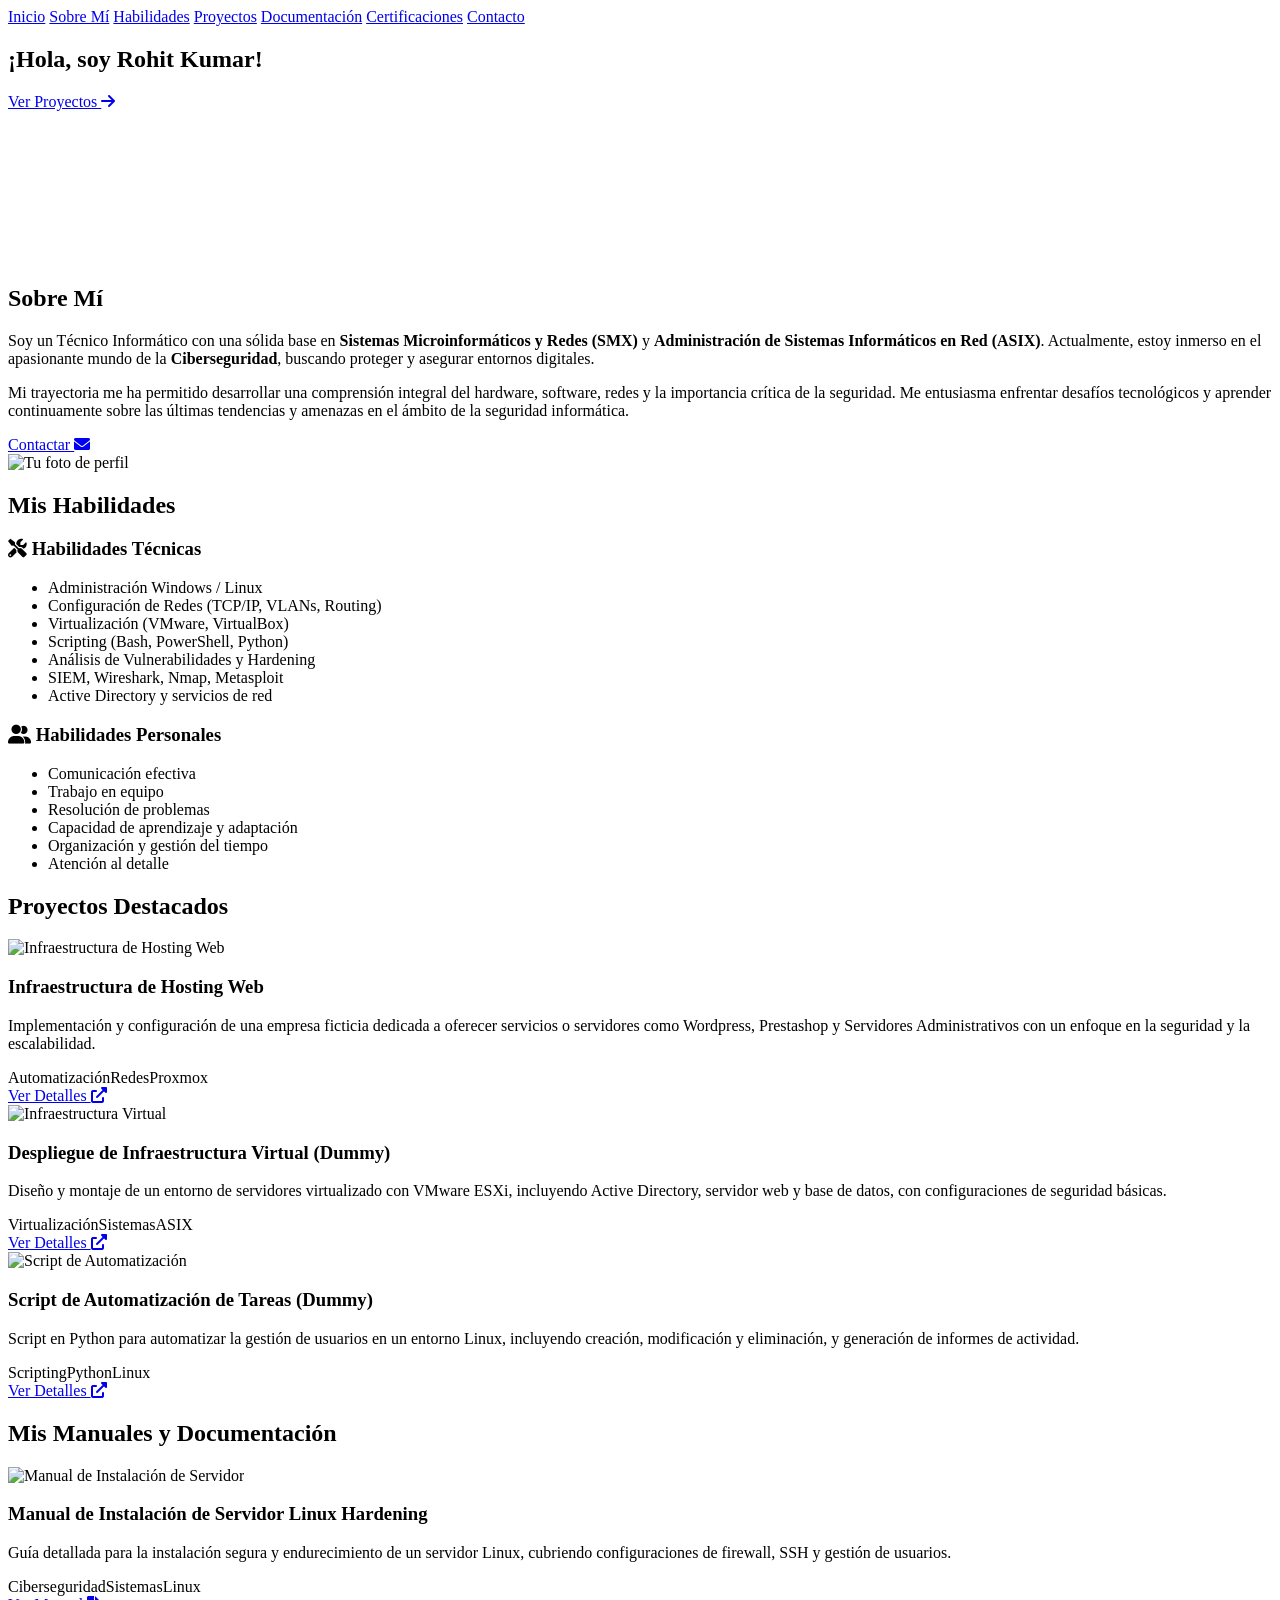
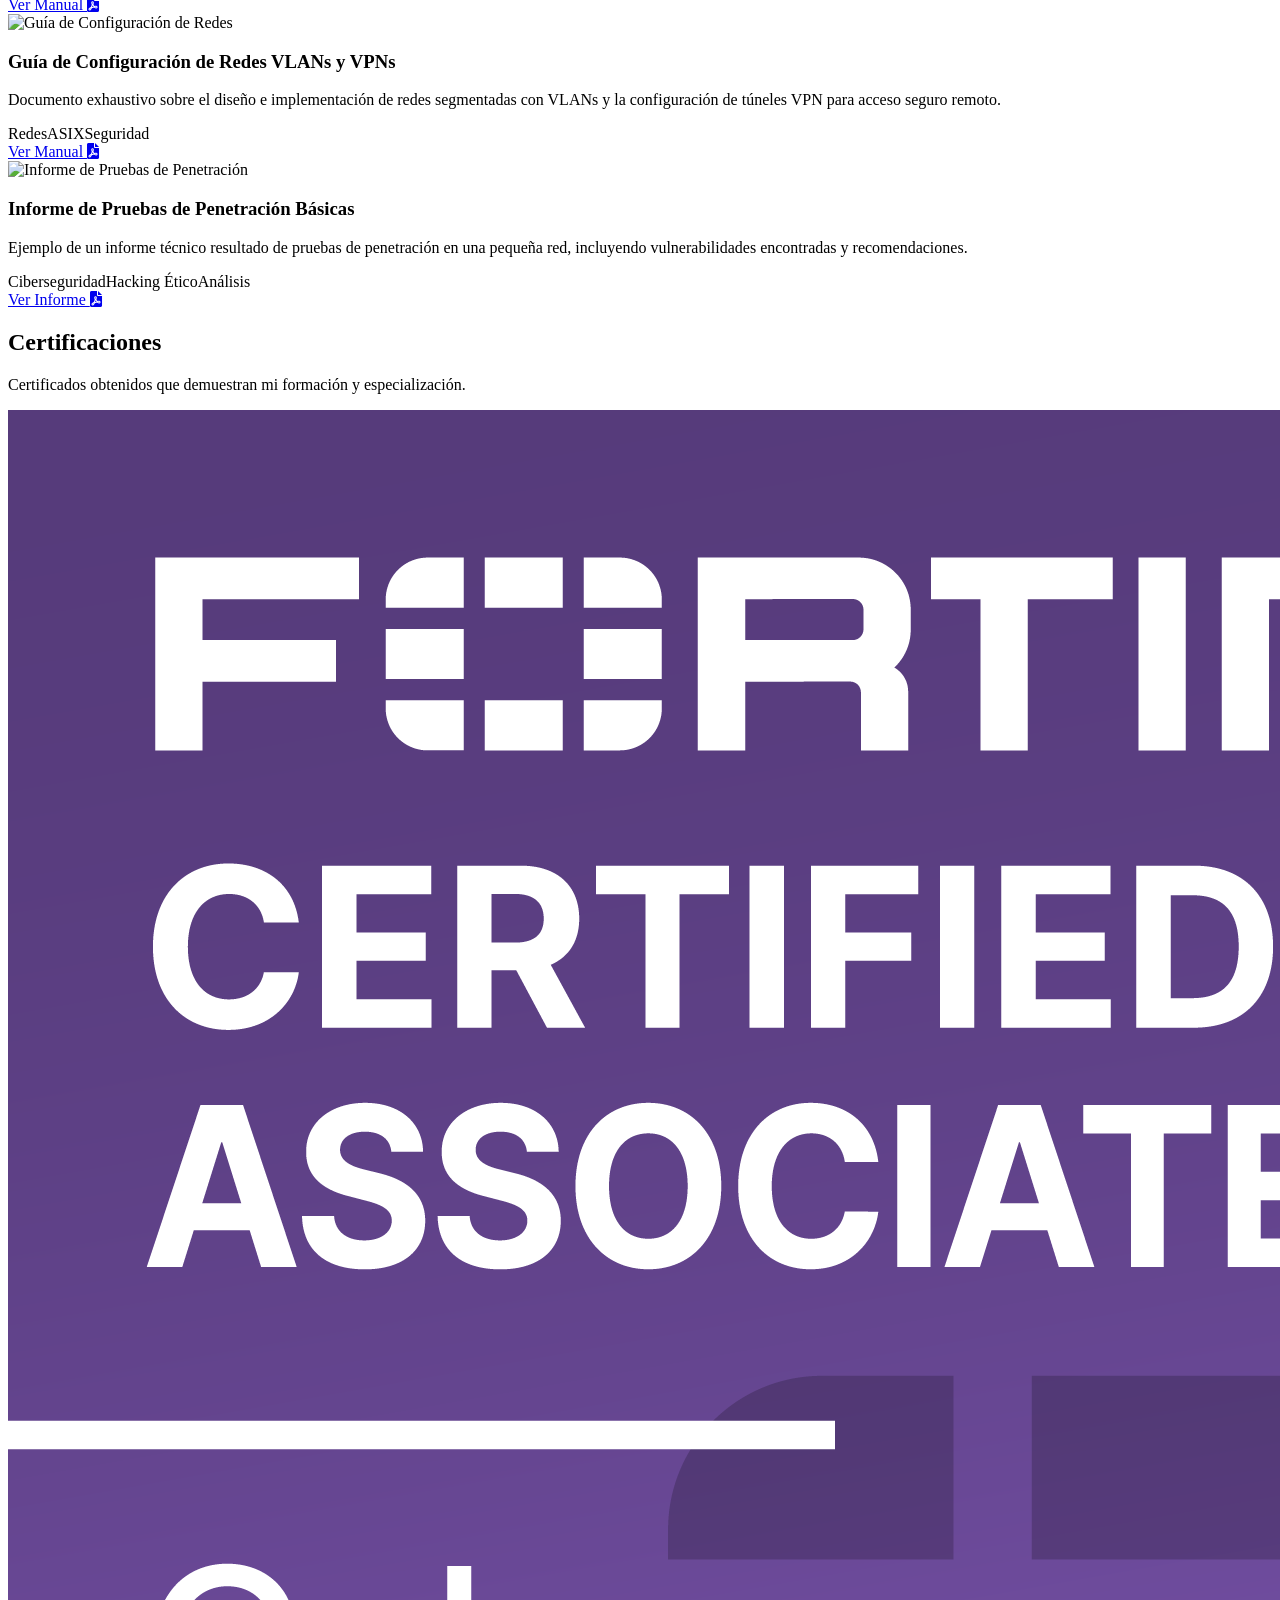
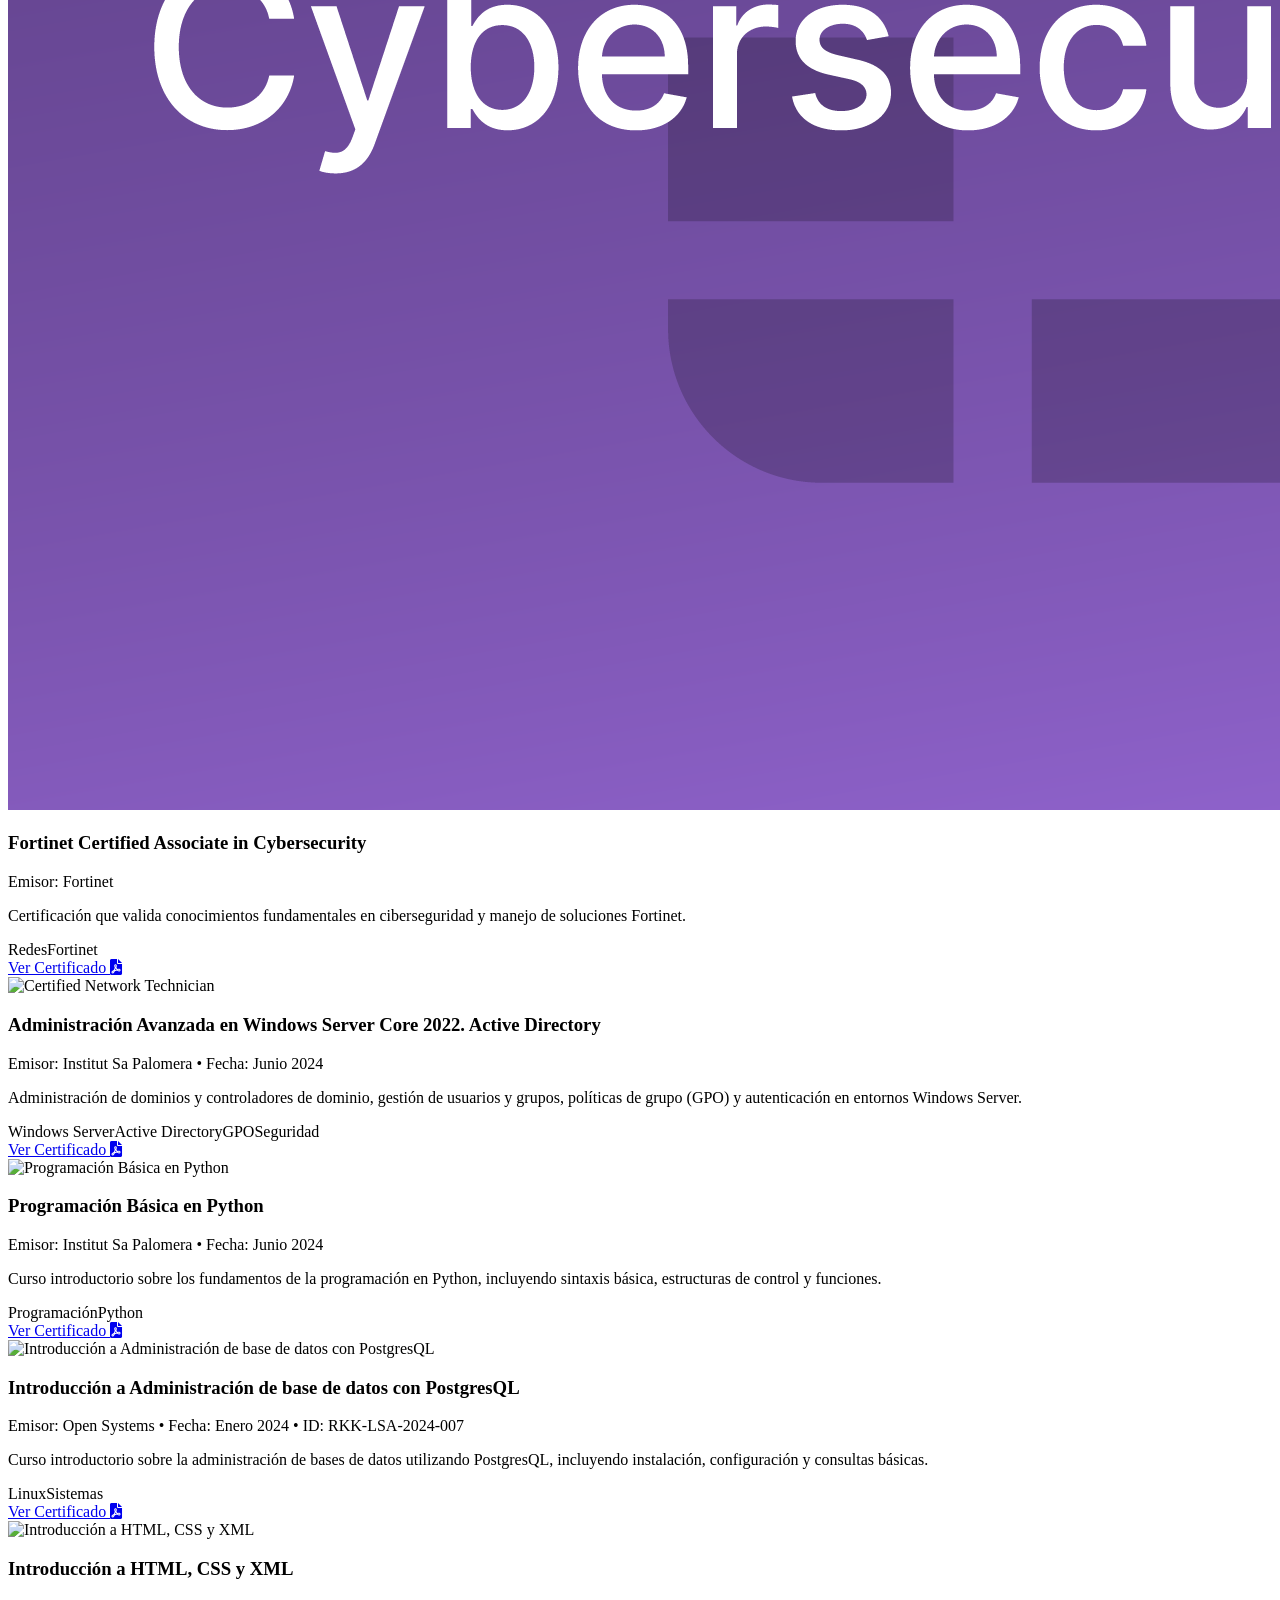
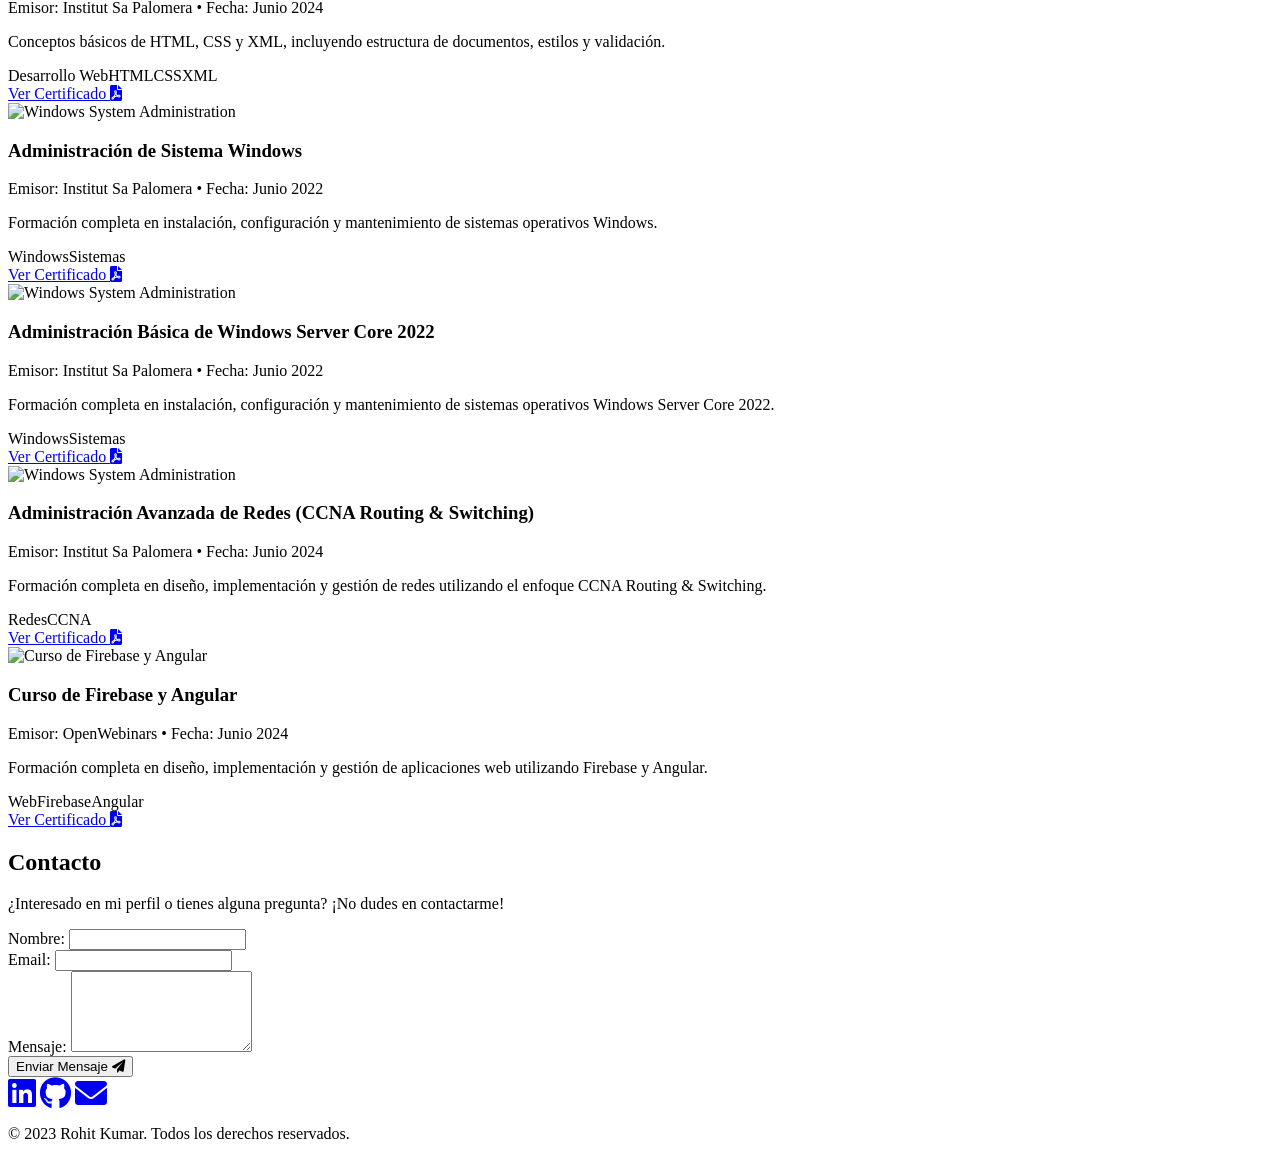
==== index.html @ e995d17e "fort1" ====
<!DOCTYPE html>
<html lang="es">
<head>
    <meta charset="UTF-8">
    <meta name="viewport" content="width=device-width, initial-scale=1.0">
    <title>Portafolio de Rohit Kumar - Técnico Informática & Ciberseguridad</title>
    <link rel="stylesheet" href="style.css">
    <link href="https://fonts.googleapis.com/css2?family=Montserrat:wght@300;400;600;700&family=Roboto+Mono:wght@400;700&display=swap" rel="stylesheet">
    <link rel="stylesheet" href="https://cdnjs.cloudflare.com/ajax/libs/font-awesome/6.0.0-beta3/css/all.min.css">
</head>
<body>
    <header class="header">
        <nav class="navbar">
            <a href="#home" class="nav-link">Inicio</a>
            <a href="#about" class="nav-link">Sobre Mí</a>
            <a href="#skills" class="nav-link">Habilidades</a>
            <a href="#projects" class="nav-link">Proyectos</a>
            <a href="#documentation" class="nav-link">Documentación</a>
            <a href="#certifications" class="nav-link">Certificaciones</a>
            <a href="#contact" class="nav-link">Contacto</a>
        </nav>
    </header>

    <main>
        <!-- Sección HOME -->
        <section id="home" class="hero section">
            <div class="hero-content">
                <h1 class="hero-title">¡Hola, soy <span class="highlight">Rohit Kumar</span>!</h1>
                <p class="hero-subtitle typewrite" data-period="2000" data-type='["Técnico Informático", "Especialista en Redes y Sistemas", "Apasionado por la Ciberseguridad"]'>
                    <span class="wrap"></span>
                </p>
                <a href="#projects" class="btn primary-btn">Ver Proyectos <i class="fas fa-arrow-right"></i></a>
            </div>
            <div class="hero-illustration">
                <canvas id="matrixCanvas"></canvas>
            </div>
        </section>

        <!-- Sección SOBRE MÍ -->
        <section id="about" class="section">
            <div class="animated-bg"></div> <!-- Nuevo div para fondo animado -->
            <h2 class="section-title">Sobre Mí</h2>
            <div class="about-content">
                <div class="about-text">
                    <p>Soy un Técnico Informático con una sólida base en <strong>Sistemas Microinformáticos y Redes (SMX)</strong> y <strong>Administración de Sistemas Informáticos en Red (ASIX)</strong>. Actualmente, estoy inmerso en el apasionante mundo de la <strong>Ciberseguridad</strong>, buscando proteger y asegurar entornos digitales.</p>
                    <p>Mi trayectoria me ha permitido desarrollar una comprensión integral del hardware, software, redes y la importancia crítica de la seguridad. Me entusiasma enfrentar desafíos tecnológicos y aprender continuamente sobre las últimas tendencias y amenazas en el ámbito de la seguridad informática.</p>
                    <a href="#contact" class="btn secondary-btn">Contactar <i class="fas fa-envelope"></i></a>
                </div>
                <div class="about-image">
                    <img src="images/me.jpg" alt="Tu foto de perfil" class="profile-pic">
                </div>
            </div>
        </section>

        <!-- Sección HABILIDADES -->
        <section id="skills" class="section">
            <div class="animated-bg"></div> <!-- Nuevo div para fondo animado -->
            <h2 class="section-title">Mis Habilidades</h2>

            <div class="skills-grid">
                <div class="skill-category">
                    <h3><i class="fas fa-tools"></i> Habilidades Técnicas</h3>
                    <ul class="skills-list">
                        <li>
                            <span class="skill-name">Administración Windows / Linux</span>
                            <div class="skill-bar" role="progressbar" aria-valuenow="85" aria-valuemin="0" aria-valuemax="100">
                                <div class="skill-level" style="width:85%"></div>
                            </div>
                        </li>
                        <li>
                            <span class="skill-name">Configuración de Redes (TCP/IP, VLANs, Routing)</span>
                            <div class="skill-bar" role="progressbar" aria-valuenow="90" aria-valuemin="0" aria-valuemax="100">
                                <div class="skill-level" style="width:90%"></div>
                            </div>
                        </li>
                        <li>
                            <span class="skill-name">Virtualización (VMware, VirtualBox)</span>
                            <div class="skill-bar" role="progressbar" aria-valuenow="80" aria-valuemin="0" aria-valuemax="100">
                                <div class="skill-level" style="width:80%"></div>
                            </div>
                        </li>
                        <li>
                            <span class="skill-name">Scripting (Bash, PowerShell, Python)</span>
                            <div class="skill-bar" role="progressbar" aria-valuenow="80" aria-valuemin="0" aria-valuemax="100">
                                <div class="skill-level" style="width:80%"></div>
                            </div>
                        </li>
                        <li>
                            <span class="skill-name">Análisis de Vulnerabilidades y Hardening</span>
                            <div class="skill-bar" role="progressbar" aria-valuenow="75" aria-valuemin="0" aria-valuemax="100">
                                <div class="skill-level" style="width:75%"></div>
                            </div>
                        </li>
                        <li>
                            <span class="skill-name">SIEM, Wireshark, Nmap, Metasploit</span>
                            <div class="skill-bar" role="progressbar" aria-valuenow="70" aria-valuemin="0" aria-valuemax="100">
                                <div class="skill-level" style="width:70%"></div>
                            </div>
                        </li>
                        <li>
                            <span class="skill-name">Active Directory y servicios de red</span>
                            <div class="skill-bar" role="progressbar" aria-valuenow="85" aria-valuemin="0" aria-valuemax="100">
                                <div class="skill-level" style="width:85%"></div>
                            </div>
                        </li>
                    </ul>
                </div>

                <div class="skill-category">
                    <h3><i class="fas fa-user-friends"></i> Habilidades Personales</h3>
                    <ul class="skills-list">
                        <li>
                            <span class="skill-name">Comunicación efectiva</span>
                            <div class="skill-bar" role="progressbar" aria-valuenow="90" aria-valuemin="0" aria-valuemax="100">
                                <div class="skill-level" style="width:90%"></div>
                            </div>
                        </li>
                        <li>
                            <span class="skill-name">Trabajo en equipo</span>
                            <div class="skill-bar" role="progressbar" aria-valuenow="90" aria-valuemin="0" aria-valuemax="100">
                                <div class="skill-level" style="width:90%"></div>
                            </div>
                        </li>
                        <li>
                            <span class="skill-name">Resolución de problemas</span>
                            <div class="skill-bar" role="progressbar" aria-valuenow="85" aria-valuemin="0" aria-valuemax="100">
                                <div class="skill-level" style="width:85%"></div>
                            </div>
                        </li>
                        <li>
                            <span class="skill-name">Capacidad de aprendizaje y adaptación</span>
                            <div class="skill-bar" role="progressbar" aria-valuenow="90" aria-valuemin="0" aria-valuemax="100">
                                <div class="skill-level" style="width:90%"></div>
                            </div>
                        </li>
                        <li>
                            <span class="skill-name">Organización y gestión del tiempo</span>
                            <div class="skill-bar" role="progressbar" aria-valuenow="80" aria-valuemin="0" aria-valuemax="100">
                                <div class="skill-level" style="width:80%"></div>
                            </div>
                        </li>
                        <li>
                            <span class="skill-name">Atención al detalle</span>
                            <div class="skill-bar" role="progressbar" aria-valuenow="85" aria-valuemin="0" aria-valuemax="100">
                                <div class="skill-level" style="width:85%"></div>
                            </div>
                        </li>
                    </ul>
                </div>
            </div>
        </section>

        <!-- Sección PROYECTOS -->
        <section id="projects" class="section">
            <div class="animated-bg"></div> <!-- Nuevo div para fondo animado -->
            <h2 class="section-title">Proyectos Destacados</h2>
            <div class="projects-grid">
                <div class="project-card">
                    <img src="images/usol.jpg" alt="Infraestructura de Hosting Web">
                    <h3>Infraestructura de Hosting Web</h3>
                    <p>Implementación y configuración de una empresa ficticia dedicada a oferecer servicios o servidores como Wordpress, Prestashop y Servidores Administrativos con un enfoque en la seguridad y la escalabilidad.</p>
                    <div class="project-tags"><span>Automatización</span><span>Redes</span><span>Proxmox</span></div>
                    <a href="https://github.com/elRohit/usolutions.github.io" class="btn project-btn" target="_blank">Ver Detalles <i class="fas fa-external-link-alt"></i></a>
                </div>
                <div class="project-card">
                    <img src="https://via.placeholder.com/400x250/0f2027/ffffff?text=Proyecto+2" alt="Infraestructura Virtual">
                    <h3>Despliegue de Infraestructura Virtual (Dummy)</h3>
                    <p>Diseño y montaje de un entorno de servidores virtualizado con VMware ESXi, incluyendo Active Directory, servidor web y base de datos, con configuraciones de seguridad básicas.</p>
                    <div class="project-tags"><span>Virtualización</span><span>Sistemas</span><span>ASIX</span></div>
                    <a href="#" class="btn project-btn" target="_blank">Ver Detalles <i class="fas fa-external-link-alt"></i></a>
                </div>
                <div class="project-card">
                    <img src="https://via.placeholder.com/400x250/0f2027/ffffff?text=Proyecto+3" alt="Script de Automatización">
                    <h3>Script de Automatización de Tareas (Dummy)</h3>
                    <p>Script en Python para automatizar la gestión de usuarios en un entorno Linux, incluyendo creación, modificación y eliminación, y generación de informes de actividad.</p>
                    <div class="project-tags"><span>Scripting</span><span>Python</span><span>Linux</span></div>
                    <a href="#" class="btn project-btn" target="_blank">Ver Detalles <i class="fas fa-external-link-alt"></i></a>
                </div>
            </div>
        </section>

        <!-- Sección DOCUMENTACIÓN -->
        <section id="documentation" class="section">
            <div class="animated-bg"></div> <!-- Nuevo div para fondo animado -->
            <h2 class="section-title">Mis Manuales y Documentación</h2>
            <div class="projects-grid">
                <div class="project-card">
                    <img src="https://via.placeholder.com/400x250/0f2027/00bcd4?text=Manual+Instalacion" alt="Manual de Instalación de Servidor">
                    <h3>Manual de Instalación de Servidor Linux Hardening</h3>
                    <p>Guía detallada para la instalación segura y endurecimiento de un servidor Linux, cubriendo configuraciones de firewall, SSH y gestión de usuarios.</p>
                    <div class="project-tags"><span>Ciberseguridad</span><span>Sistemas</span><span>Linux</span></div>
                    <a href="manuales/manual-instalacion-linux.pdf" class="btn project-btn" target="_blank">Ver Manual <i class="fas fa-file-pdf"></i></a>
                </div>
                <div class="project-card">
                    <img src="https://via.placeholder.com/400x250/0f2027/00bcd4?text=Guia+Redes" alt="Guía de Configuración de Redes">
                    <h3>Guía de Configuración de Redes VLANs y VPNs</h3>
                    <p>Documento exhaustivo sobre el diseño e implementación de redes segmentadas con VLANs y la configuración de túneles VPN para acceso seguro remoto.</p>
                    <div class="project-tags"><span>Redes</span><span>ASIX</span><span>Seguridad</span></div>
                    <a href="manuales/guia-redes-vlans-vpns.pdf" class="btn project-btn" target="_blank">Ver Manual <i class="fas fa-file-pdf"></i></a>
                </div>
                <div class="project-card">
                    <img src="https://via.placeholder.com/400x250/0f2027/00bcd4?text=Informe+Penetration" alt="Informe de Pruebas de Penetración">
                    <h3>Informe de Pruebas de Penetración Básicas</h3>
                    <p>Ejemplo de un informe técnico resultado de pruebas de penetración en una pequeña red, incluyendo vulnerabilidades encontradas y recomendaciones.</p>
                    <div class="project-tags"><span>Ciberseguridad</span><span>Hacking Ético</span><span>Análisis</span></div>
                    <a href="manuales/informe-pentest.pdf" class="btn project-btn" target="_blank">Ver Informe <i class="fas fa-file-pdf"></i></a>
                </div>
            </div>
        </section>

        <!-- Nueva Sección CERTIFICACIONES -->
        <section id="certifications" class="section">
            <div class="animated-bg"></div>
            <h2 class="section-title">Certificaciones</h2>
            <p class="section-subtitle">Certificados obtenidos que demuestran mi formación y especialización.</p>

            <div class="certificates-grid">

                <div class="certificate-card">
                    <img src="images/fortnitet1.png" alt="Fortinet Certified Associate in Cybersecurity">
                    <h3>Fortinet Certified Associate in Cybersecurity</h3>
                    <p class="certificate-meta">Emisor: Fortinet</p>
                    <p>Certificación que valida conocimientos fundamentales en ciberseguridad y manejo de soluciones Fortinet.</p>
                    <div class="project-tags"><span>Redes</span><span>Fortinet</span></div>
                    <a href="certs/Fortinet Certified Associate in Cybersecurity.pdf" class="btn project-btn" target="_blank">Ver Certificado <i class="fas fa-file-pdf"></i></a>
                </div>

                <div class="certificate-card">
                    <img src="images/activedir.jpg" alt="Certified Network Technician">
                    <h3>Administración Avanzada en Windows Server Core 2022. Active Directory</h3>
                    <p class="certificate-meta">Emisor: Institut Sa Palomera • Fecha: Junio 2024 </p>
                    <p>Administración de dominios y controladores de dominio, gestión de usuarios y grupos, políticas de grupo (GPO) y autenticación en entornos Windows Server.</p>
                    <div class="project-tags"><span>Windows Server</span><span>Active Directory</span><span>GPO</span><span>Seguridad</span></div>
                    <a href="certs/Active_Directory.pdf" class="btn project-btn" target="_blank">Ver Certificado <i class="fas fa-file-pdf"></i></a>
                </div>

                <div class="certificate-card">
                    <img src="images/python.png" alt="Programación Básica en Python">
                    <h3>Programación Básica en Python</h3>
                    <p class="certificate-meta">Emisor: Institut Sa Palomera • Fecha: Junio 2024 </p>
                    <p>Curso introductorio sobre los fundamentos de la programación en Python, incluyendo sintaxis básica, estructuras de control y funciones.</p>
                    <div class="project-tags"><span>Programación</span><span>Python</span></div>
                    <a href="certs/Python.pdf" class="btn project-btn" target="_blank">Ver Certificado <i class="fas fa-file-pdf"></i></a>
                </div>

                <div class="certificate-card">
                    <img src="images/psql.png" alt="Introducción a Administración de base de datos con PostgresQL">
                    <h3>Introducción a Administración de base de datos con PostgresQL</h3>
                    <p class="certificate-meta">Emisor: Open Systems • Fecha: Enero 2024 • ID: RKK-LSA-2024-007</p>
                    <p>Curso introductorio sobre la administración de bases de datos utilizando PostgresQL, incluyendo instalación, configuración y consultas básicas.</p>
                    <div class="project-tags"><span>Linux</span><span>Sistemas</span></div>
                    <a href="certs/PostgresQL.pdf" class="btn project-btn" target="_blank">Ver Certificado <i class="fas fa-file-pdf"></i></a>
                </div>

                <div class="certificate-card">
                    <img src="images/HTMLCSSXML.jpg" alt="Introducción a HTML, CSS y XML">
                    <h3>Introducción a HTML, CSS y XML</h3>
                    <p class="certificate-meta">Emisor: Institut Sa Palomera • Fecha: Junio 2024 </p>
                    <p>Conceptos básicos de HTML, CSS y XML, incluyendo estructura de documentos, estilos y validación.</p>
                    <div class="project-tags"><span>Desarrollo Web</span><span>HTML</span><span>CSS</span><span>XML</span></div>
                    <a href="certs/HTML_CSS_XML.pdf" class="btn project-btn" target="_blank">Ver Certificado <i class="fas fa-file-pdf"></i></a>
                </div>

                <div class="certificate-card">
                    <img src="images/wserver.png" alt="Windows System Administration">
                    <h3>Administración de Sistema Windows</h3>
                    <p class="certificate-meta">Emisor: Institut Sa Palomera • Fecha: Junio 2022 </p>
                    <p>Formación completa en instalación, configuración y mantenimiento de sistemas operativos Windows.</p>
                    <div class="project-tags"><span>Windows</span><span>Sistemas</span></div>
                    <a href="certs/Sistemas_Windows_avc.pdf" class="btn project-btn" target="_blank">Ver Certificado <i class="fas fa-file-pdf"></i></a>
            </div>

            <div class="certificate-card">
                    <img src="images/wserver2.jpg" alt="Windows System Administration">
                    <h3>Administración Básica de Windows Server Core 2022</h3>
                    <p class="certificate-meta">Emisor: Institut Sa Palomera • Fecha: Junio 2022 </p>
                    <p>Formación completa en instalación, configuración y mantenimiento de sistemas operativos Windows Server Core 2022.</p>
                    <div class="project-tags"><span>Windows</span><span>Sistemas</span></div>
                    <a href="certs/Basic_Windows_Server_Adm.pdf" class="btn project-btn" target="_blank">Ver Certificado <i class="fas fa-file-pdf"></i></a>
            </div>

            <div class="certificate-card">
                    <img src="images/cisco.png" alt="Windows System Administration">
                    <h3>Administración Avanzada de Redes (CCNA Routing & Switching)</h3>
                    <p class="certificate-meta">Emisor: Institut Sa Palomera • Fecha: Junio 2024 </p>
                    <p>Formación completa en diseño, implementación y gestión de redes utilizando el enfoque CCNA Routing & Switching.</p>
                    <div class="project-tags"><span>Redes</span><span>CCNA</span></div>
                    <a href="certs/CCNA_Routing_Switching.pdf" class="btn project-btn" target="_blank">Ver Certificado <i class="fas fa-file-pdf"></i></a>
            </div>

            <div class="certificate-card">
                    <img src="images/fbandangular.png" alt="Curso de Firebase y Angular">
                    <h3>Curso de Firebase y Angular</h3>
                    <p class="certificate-meta">Emisor: OpenWebinars • Fecha: Junio 2024 </p>
                    <p>Formación completa en diseño, implementación y gestión de aplicaciones web utilizando Firebase y Angular.</p>
                    <div class="project-tags"><span>Web</span><span>Firebase</span><span>Angular</span></div>
                    <a href="certs/certificado_curso_de_firebase_y_angular.pdf" class="btn project-btn" target="_blank">Ver Certificado <i class="fas fa-file-pdf"></i></a>
            </div>
        </section>

        <!-- Sección CONTACTO -->
        <section id="contact" class="section">
            <div class="animated-bg"></div> <!-- Nuevo div para fondo animado -->
            <h2 class="section-title">Contacto</h2>
            <div class="contact-content">
                <p>¿Interesado en mi perfil o tienes alguna pregunta? ¡No dudes en contactarme!</p>
                <form class="contact-form">
                    <div class="form-group">
                        <label for="name">Nombre:</label>
                        <input type="text" id="name" name="name" required>
                    </div>
                    <div class="form-group">
                        <label for="email">Email:</label>
                        <input type="email" id="email" name="email" required>
                    </div>
                    <div class="form-group">
                        <label for="message">Mensaje:</label>
                        <textarea id="message" name="message" rows="5" required></textarea>
                    </div>
                    <button type="submit" class="btn primary-btn">Enviar Mensaje <i class="fas fa-paper-plane"></i></button>
                </form>
                <div class="social-links">
                    <a href="https://linkedin.com/in/rohitkumar" target="_blank" aria-label="LinkedIn"><i class="fab fa-linkedin fa-2x"></i></a>
                    <a href="https://github.com/rohitkumar" target="_blank" aria-label="GitHub"><i class="fab fa-github fa-2x"></i></a>
                    <a href="mailto:speedrkk@gmail.com" aria-label="Email"><i class="fas fa-envelope fa-2x"></i></a>
                </div>
            </div>
        </section>
    </main>

    <footer class="footer">
        <p>&copy; 2023 Rohit Kumar. Todos los derechos reservados.</p>
    </footer>

    <script src="script.js"></script>
</body>
</html>
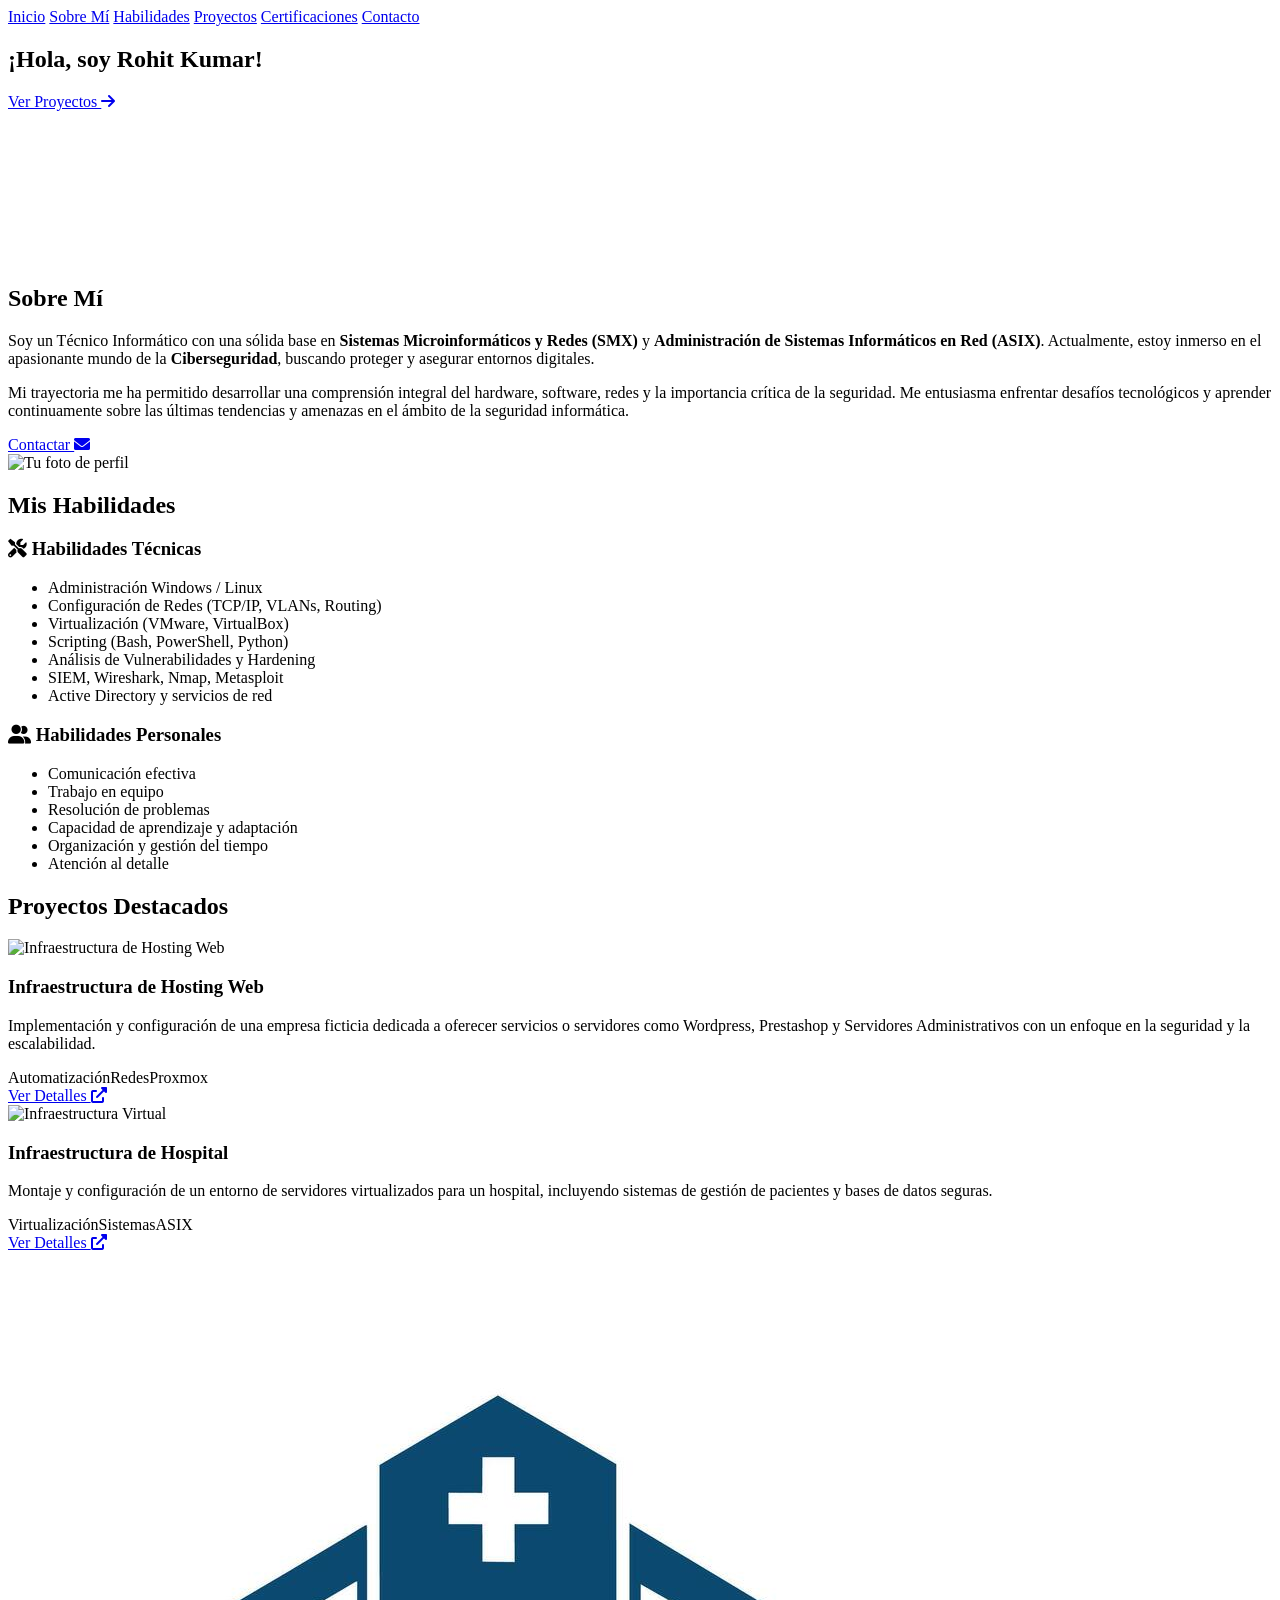
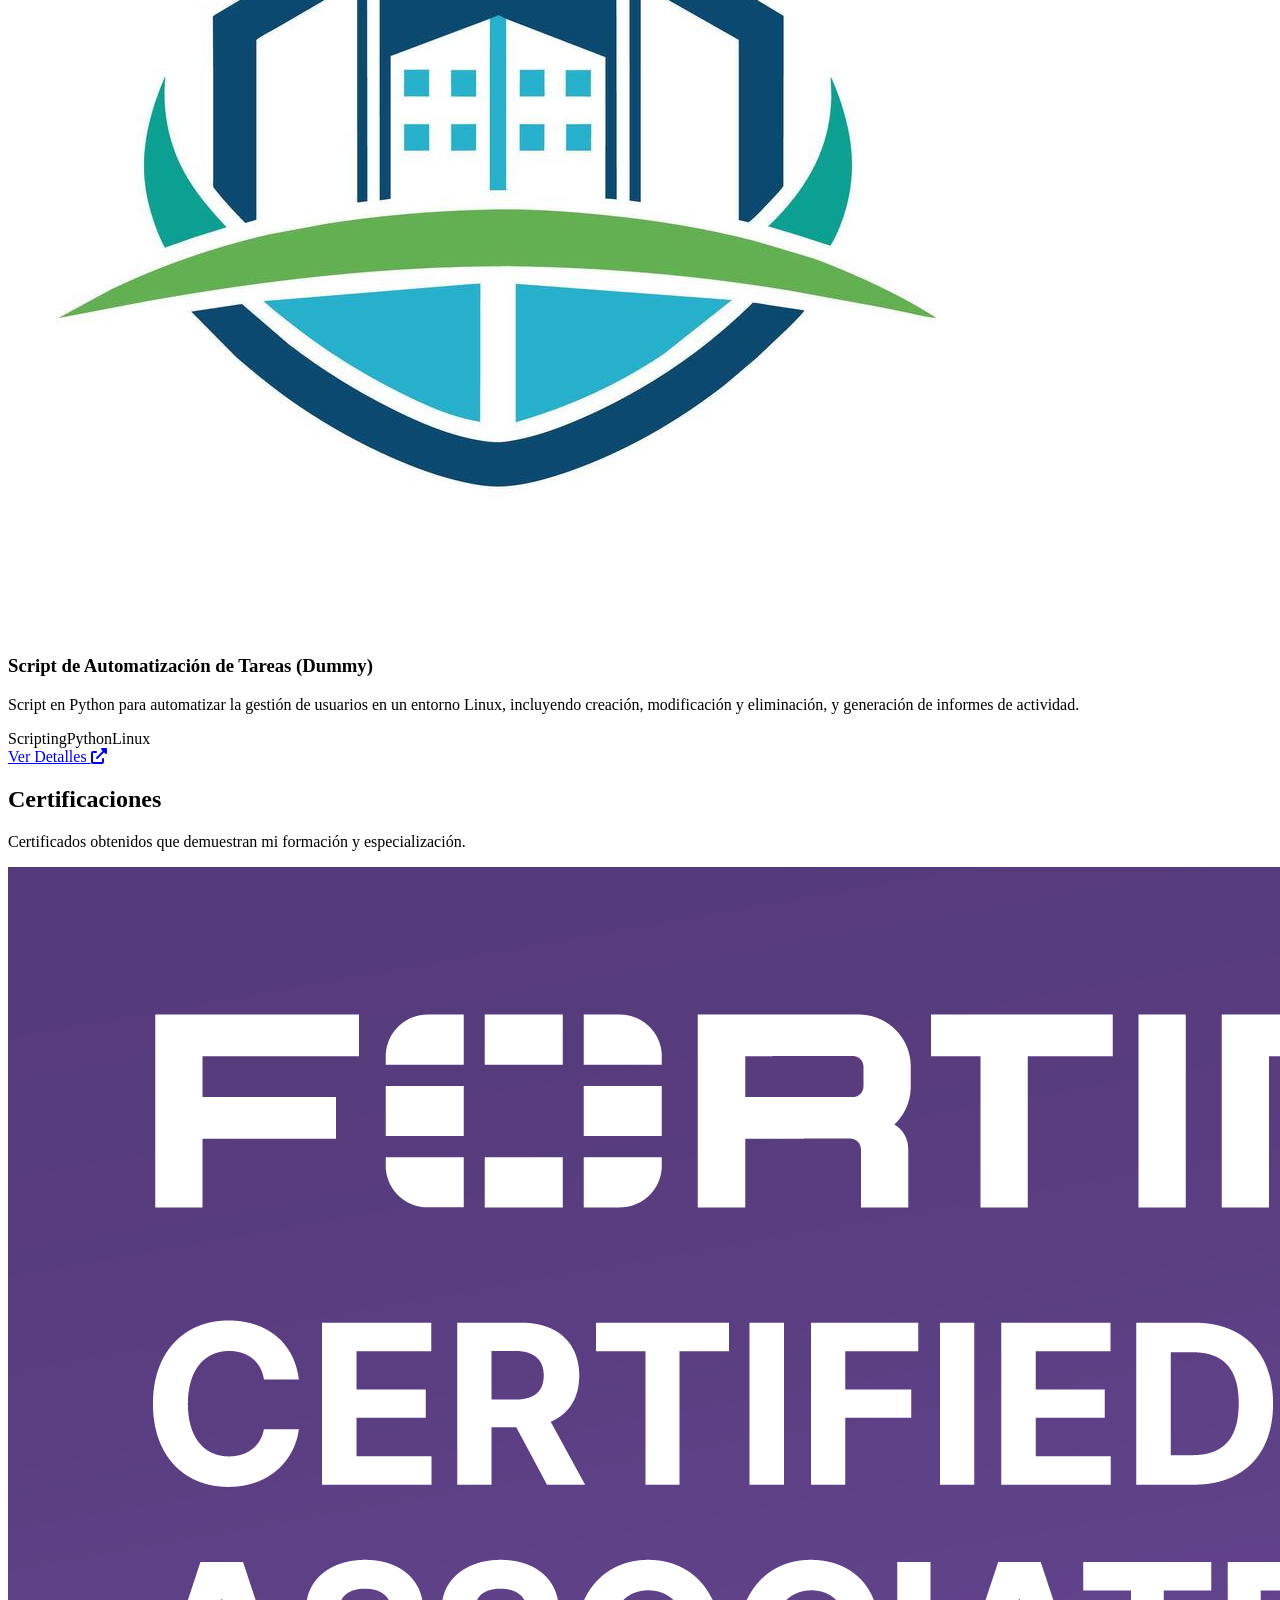
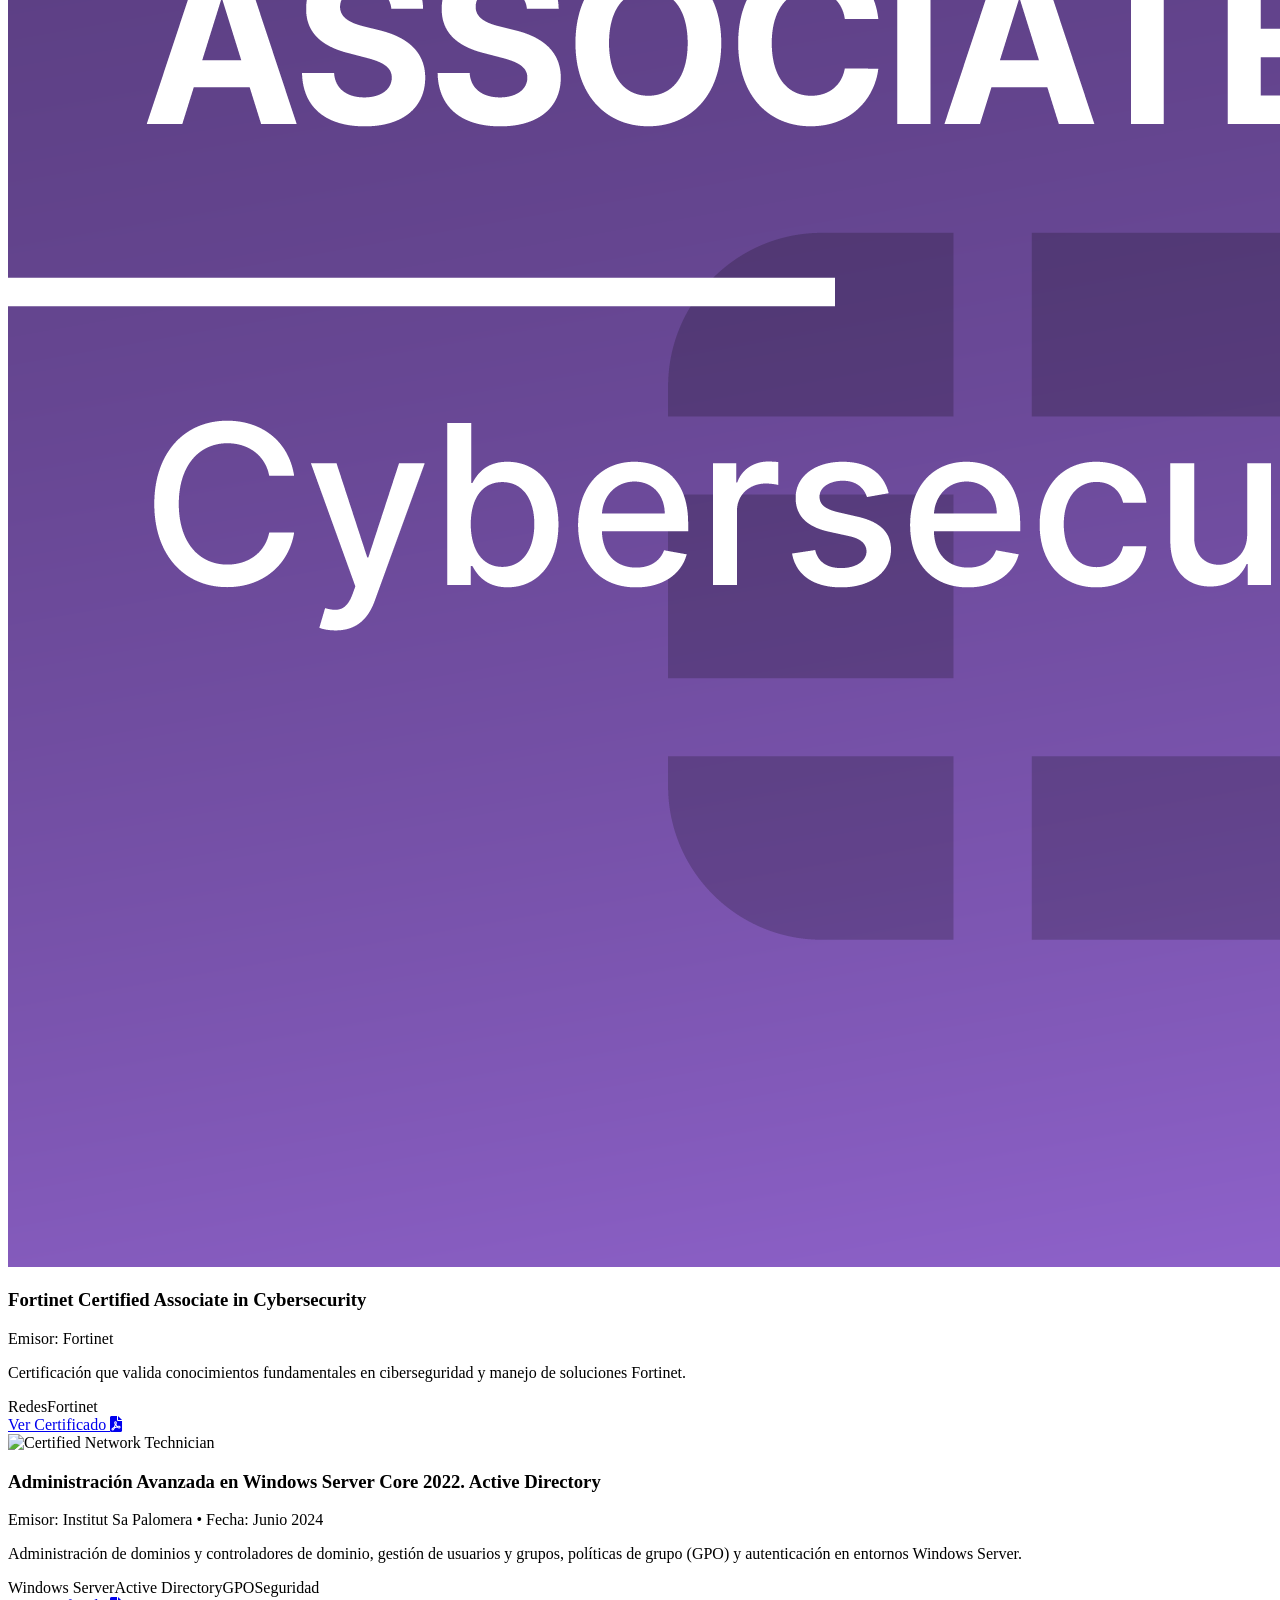
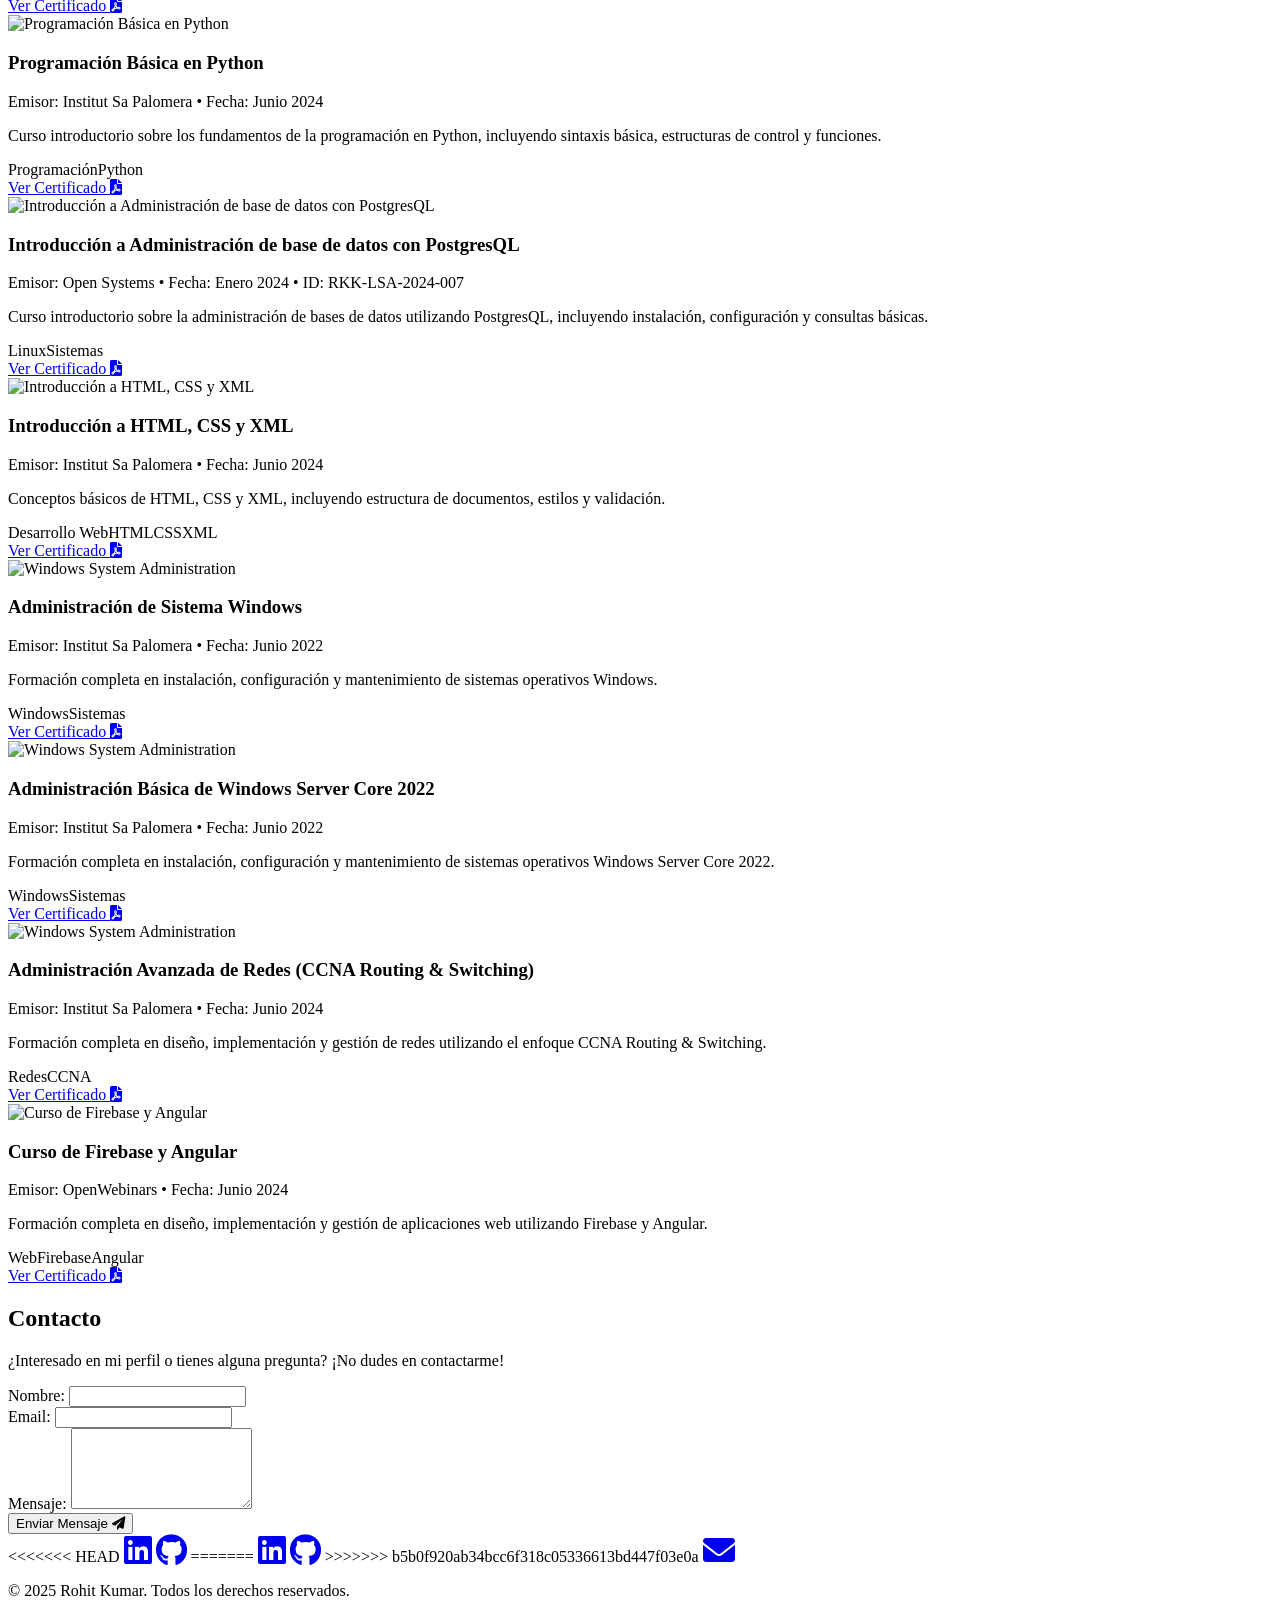
==== commit 8dd910b1: "fort11" ====
--- a/index.html
+++ b/index.html
@@ -16,7 +16,7 @@
             <a href="#about" class="nav-link">Sobre Mí</a>
             <a href="#skills" class="nav-link">Habilidades</a>
             <a href="#projects" class="nav-link">Proyectos</a>
-            <a href="#documentation" class="nav-link">Documentación</a>
+            <!-- <a href="#documentation" class="nav-link">Documentación</a> -->
             <a href="#certifications" class="nav-link">Certificaciones</a>
             <a href="#contact" class="nav-link">Contacto</a>
         </nav>
@@ -165,13 +165,13 @@
                 </div>
                 <div class="project-card">
                     <img src="https://via.placeholder.com/400x250/0f2027/ffffff?text=Proyecto+2" alt="Infraestructura Virtual">
-                    <h3>Despliegue de Infraestructura Virtual (Dummy)</h3>
-                    <p>Diseño y montaje de un entorno de servidores virtualizado con VMware ESXi, incluyendo Active Directory, servidor web y base de datos, con configuraciones de seguridad básicas.</p>
+                    <h3>Infraestructura de Hospital</h3>
+                    <p>Montaje y configuración de un entorno de servidores virtualizados para un hospital, incluyendo sistemas de gestión de pacientes y bases de datos seguras.</p>
                     <div class="project-tags"><span>Virtualización</span><span>Sistemas</span><span>ASIX</span></div>
-                    <a href="#" class="btn project-btn" target="_blank">Ver Detalles <i class="fas fa-external-link-alt"></i></a>
-                </div>
-                <div class="project-card">
-                    <img src="https://via.placeholder.com/400x250/0f2027/ffffff?text=Proyecto+3" alt="Script de Automatización">
+                    <a href="https://github.com/elRohit/Project0_GestioHospital" class="btn project-btn" target="_blank">Ver Detalles <i class="fas fa-external-link-alt"></i></a>
+                </div>
+                <div class="project-card">
+                    <img src="images/hospital.jpg" alt="Script de Automatización">
                     <h3>Script de Automatización de Tareas (Dummy)</h3>
                     <p>Script en Python para automatizar la gestión de usuarios en un entorno Linux, incluyendo creación, modificación y eliminación, y generación de informes de actividad.</p>
                     <div class="project-tags"><span>Scripting</span><span>Python</span><span>Linux</span></div>
@@ -180,9 +180,9 @@
             </div>
         </section>
 
-        <!-- Sección DOCUMENTACIÓN -->
+        <!-- Sección DOCUMENTACIÓN 
         <section id="documentation" class="section">
-            <div class="animated-bg"></div> <!-- Nuevo div para fondo animado -->
+            <div class="animated-bg"></div> 
             <h2 class="section-title">Mis Manuales y Documentación</h2>
             <div class="projects-grid">
                 <div class="project-card">
@@ -207,7 +207,7 @@
                     <a href="manuales/informe-pentest.pdf" class="btn project-btn" target="_blank">Ver Informe <i class="fas fa-file-pdf"></i></a>
                 </div>
             </div>
-        </section>
+        </section> -->
 
         <!-- Nueva Sección CERTIFICACIONES -->
         <section id="certifications" class="section">
@@ -321,8 +321,13 @@
                     <button type="submit" class="btn primary-btn">Enviar Mensaje <i class="fas fa-paper-plane"></i></button>
                 </form>
                 <div class="social-links">
+<<<<<<< HEAD
                     <a href="https://linkedin.com/in/rohitkumar" target="_blank" aria-label="LinkedIn"><i class="fab fa-linkedin fa-2x"></i></a>
                     <a href="https://github.com/rohitkumar" target="_blank" aria-label="GitHub"><i class="fab fa-github fa-2x"></i></a>
+=======
+                    <a href="https://linkedin.com/in/rohit-kumar446" target="_blank" aria-label="LinkedIn"><i class="fab fa-linkedin fa-2x"></i></a>
+                    <a href="https://github.com/elRohit" target="_blank" aria-label="GitHub"><i class="fab fa-github fa-2x"></i></a>
+>>>>>>> b5b0f920ab34bcc6f318c05336613bd447f03e0a
                     <a href="mailto:speedrkk@gmail.com" aria-label="Email"><i class="fas fa-envelope fa-2x"></i></a>
                 </div>
             </div>
@@ -330,7 +335,7 @@
     </main>
 
     <footer class="footer">
-        <p>&copy; 2023 Rohit Kumar. Todos los derechos reservados.</p>
+        <p>&copy; 2025 Rohit Kumar. Todos los derechos reservados.</p>
     </footer>
 
     <script src="script.js"></script>
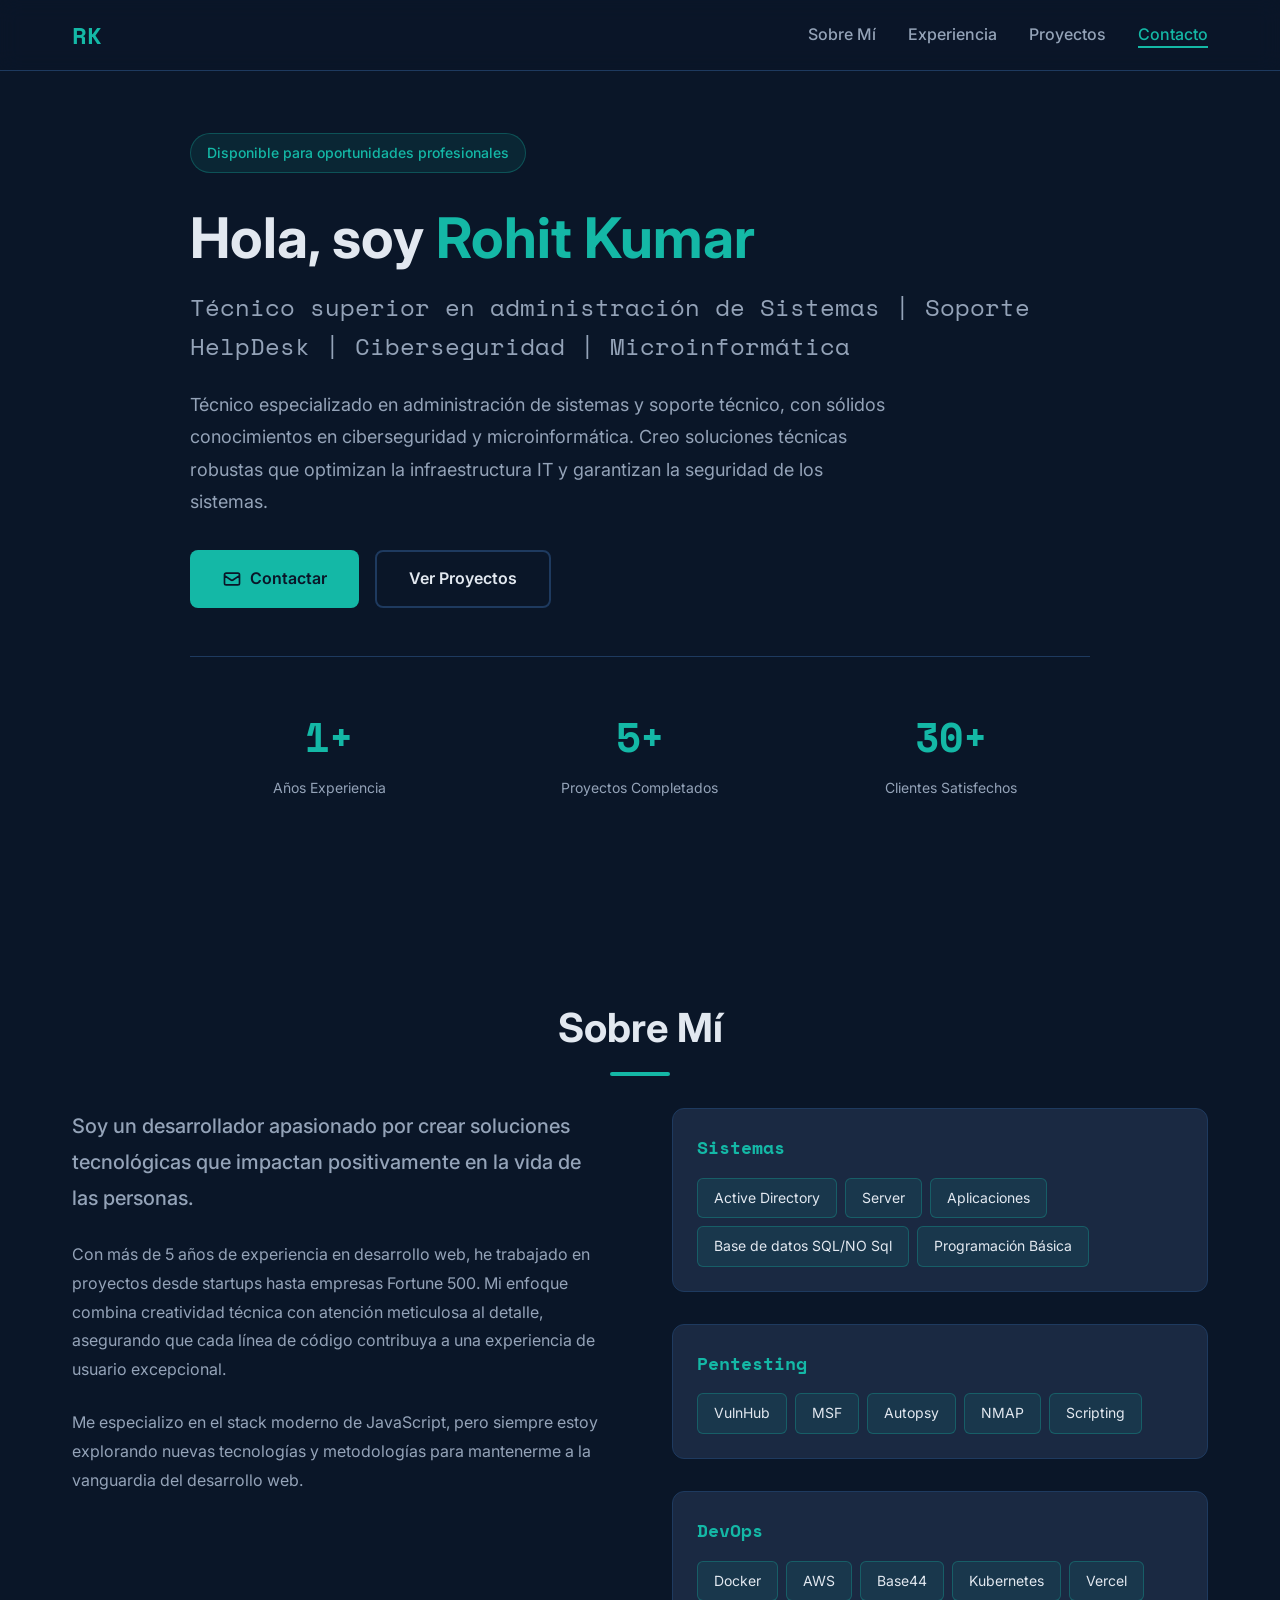
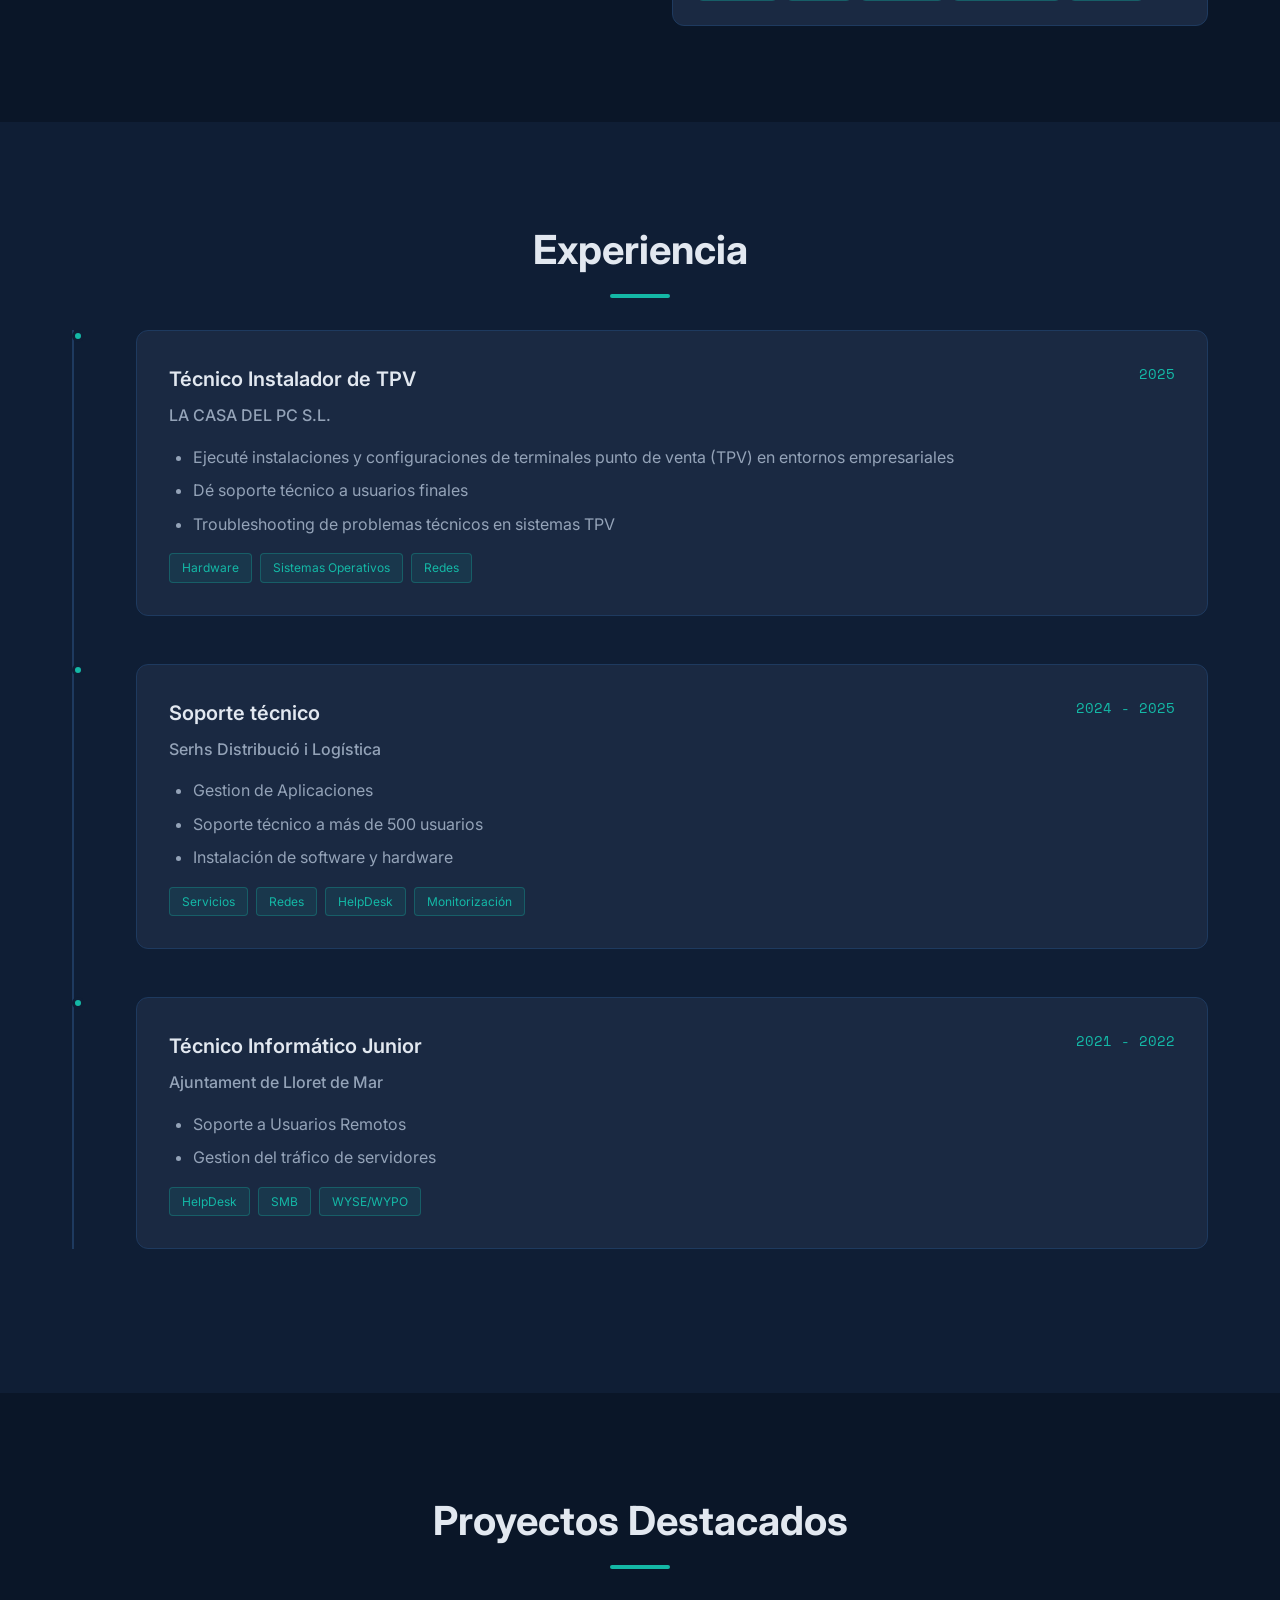
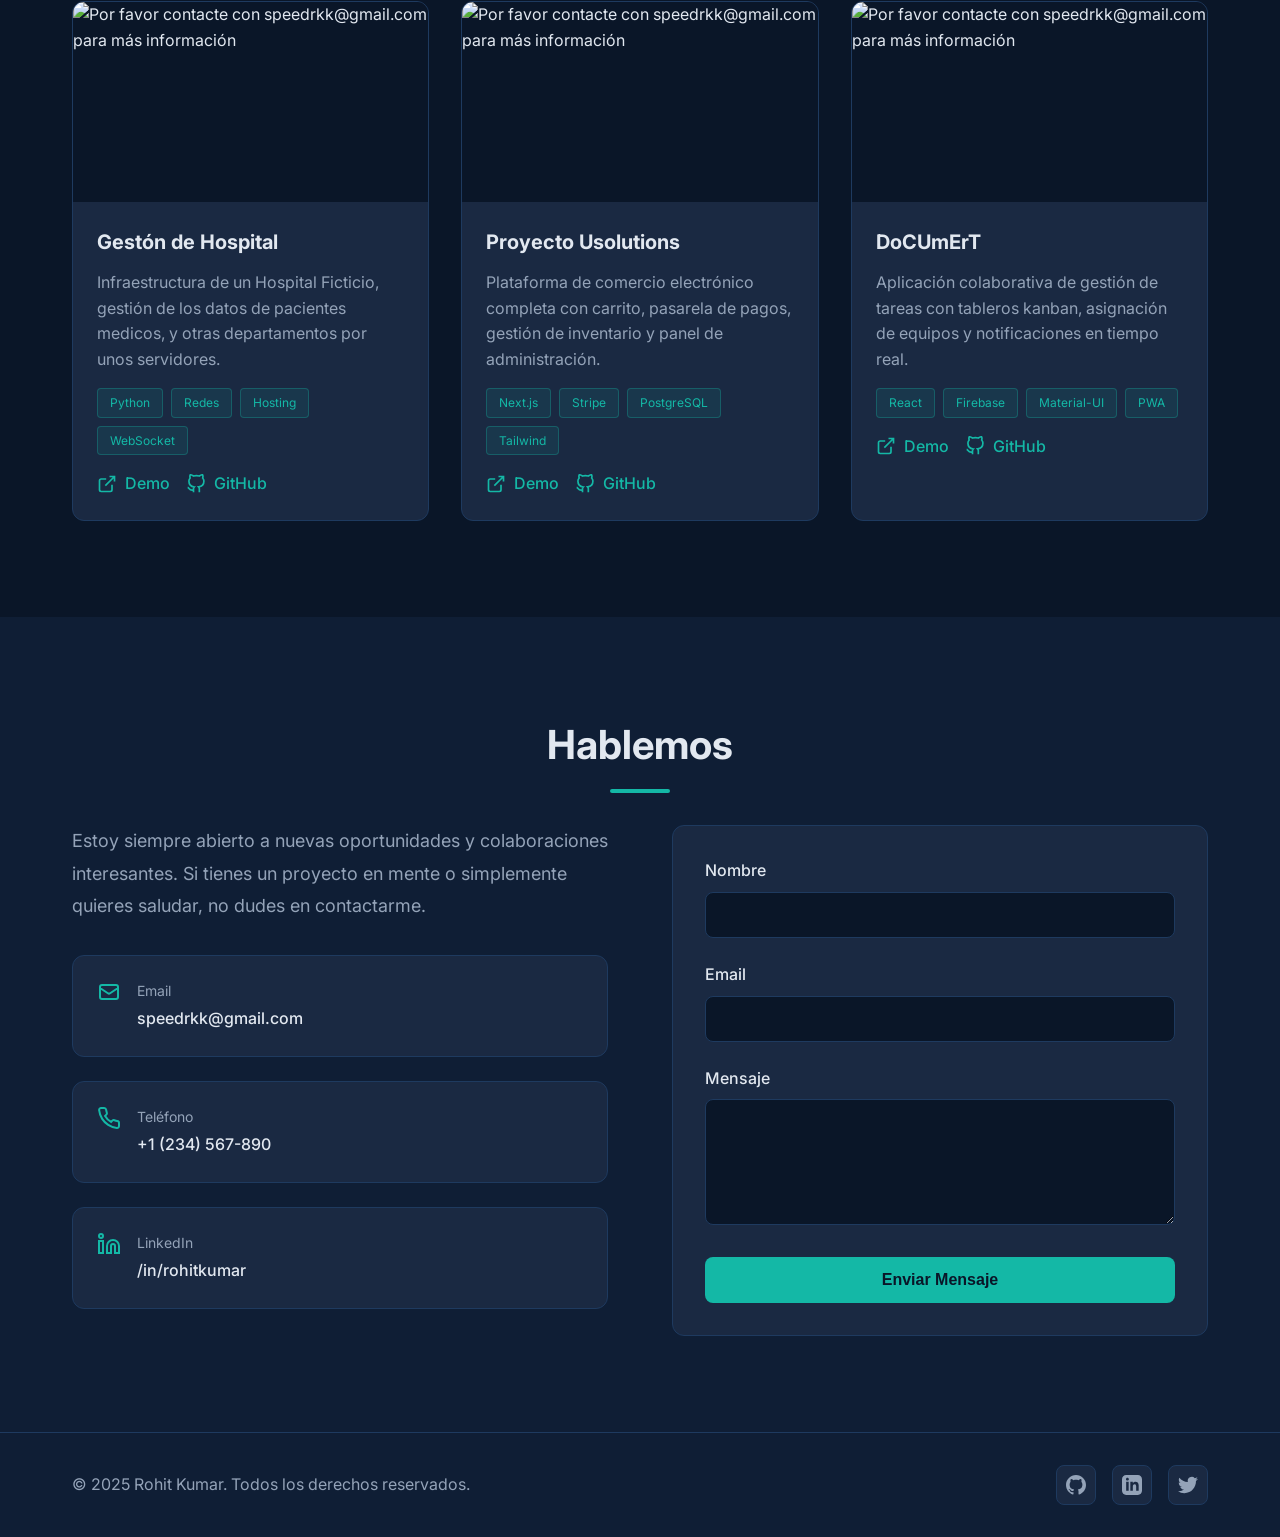
==== commit 4e781b70: "restore new portfolio" ====
--- a/index.html
+++ b/index.html
@@ -1,343 +1,397 @@
-
-<!DOCTYPE html>
-<html lang="es">
-<head>
-    <meta charset="UTF-8">
-    <meta name="viewport" content="width=device-width, initial-scale=1.0">
-    <title>Portafolio de Rohit Kumar - Técnico Informática & Ciberseguridad</title>
-    <link rel="stylesheet" href="style.css">
-    <link href="https://fonts.googleapis.com/css2?family=Montserrat:wght@300;400;600;700&family=Roboto+Mono:wght@400;700&display=swap" rel="stylesheet">
-    <link rel="stylesheet" href="https://cdnjs.cloudflare.com/ajax/libs/font-awesome/6.0.0-beta3/css/all.min.css">
-</head>
-<body>
-    <header class="header">
-        <nav class="navbar">
-            <a href="#home" class="nav-link">Inicio</a>
-            <a href="#about" class="nav-link">Sobre Mí</a>
-            <a href="#skills" class="nav-link">Habilidades</a>
-            <a href="#projects" class="nav-link">Proyectos</a>
-            <!-- <a href="#documentation" class="nav-link">Documentación</a> -->
-            <a href="#certifications" class="nav-link">Certificaciones</a>
-            <a href="#contact" class="nav-link">Contacto</a>
-        </nav>
-    </header>
-
-    <main>
-        <!-- Sección HOME -->
-        <section id="home" class="hero section">
-            <div class="hero-content">
-                <h1 class="hero-title">¡Hola, soy <span class="highlight">Rohit Kumar</span>!</h1>
-                <p class="hero-subtitle typewrite" data-period="2000" data-type='["Técnico Informático", "Especialista en Redes y Sistemas", "Apasionado por la Ciberseguridad"]'>
-                    <span class="wrap"></span>
-                </p>
-                <a href="#projects" class="btn primary-btn">Ver Proyectos <i class="fas fa-arrow-right"></i></a>
-            </div>
-            <div class="hero-illustration">
-                <canvas id="matrixCanvas"></canvas>
-            </div>
-        </section>
-
-        <!-- Sección SOBRE MÍ -->
-        <section id="about" class="section">
-            <div class="animated-bg"></div> <!-- Nuevo div para fondo animado -->
-            <h2 class="section-title">Sobre Mí</h2>
-            <div class="about-content">
-                <div class="about-text">
-                    <p>Soy un Técnico Informático con una sólida base en <strong>Sistemas Microinformáticos y Redes (SMX)</strong> y <strong>Administración de Sistemas Informáticos en Red (ASIX)</strong>. Actualmente, estoy inmerso en el apasionante mundo de la <strong>Ciberseguridad</strong>, buscando proteger y asegurar entornos digitales.</p>
-                    <p>Mi trayectoria me ha permitido desarrollar una comprensión integral del hardware, software, redes y la importancia crítica de la seguridad. Me entusiasma enfrentar desafíos tecnológicos y aprender continuamente sobre las últimas tendencias y amenazas en el ámbito de la seguridad informática.</p>
-                    <a href="#contact" class="btn secondary-btn">Contactar <i class="fas fa-envelope"></i></a>
-                </div>
-                <div class="about-image">
-                    <img src="images/me.jpg" alt="Tu foto de perfil" class="profile-pic">
-                </div>
-            </div>
-        </section>
-
-        <!-- Sección HABILIDADES -->
-        <section id="skills" class="section">
-            <div class="animated-bg"></div> <!-- Nuevo div para fondo animado -->
-            <h2 class="section-title">Mis Habilidades</h2>
-
-            <div class="skills-grid">
-                <div class="skill-category">
-                    <h3><i class="fas fa-tools"></i> Habilidades Técnicas</h3>
-                    <ul class="skills-list">
-                        <li>
-                            <span class="skill-name">Administración Windows / Linux</span>
-                            <div class="skill-bar" role="progressbar" aria-valuenow="85" aria-valuemin="0" aria-valuemax="100">
-                                <div class="skill-level" style="width:85%"></div>
-                            </div>
-                        </li>
-                        <li>
-                            <span class="skill-name">Configuración de Redes (TCP/IP, VLANs, Routing)</span>
-                            <div class="skill-bar" role="progressbar" aria-valuenow="90" aria-valuemin="0" aria-valuemax="100">
-                                <div class="skill-level" style="width:90%"></div>
-                            </div>
-                        </li>
-                        <li>
-                            <span class="skill-name">Virtualización (VMware, VirtualBox)</span>
-                            <div class="skill-bar" role="progressbar" aria-valuenow="80" aria-valuemin="0" aria-valuemax="100">
-                                <div class="skill-level" style="width:80%"></div>
-                            </div>
-                        </li>
-                        <li>
-                            <span class="skill-name">Scripting (Bash, PowerShell, Python)</span>
-                            <div class="skill-bar" role="progressbar" aria-valuenow="80" aria-valuemin="0" aria-valuemax="100">
-                                <div class="skill-level" style="width:80%"></div>
-                            </div>
-                        </li>
-                        <li>
-                            <span class="skill-name">Análisis de Vulnerabilidades y Hardening</span>
-                            <div class="skill-bar" role="progressbar" aria-valuenow="75" aria-valuemin="0" aria-valuemax="100">
-                                <div class="skill-level" style="width:75%"></div>
-                            </div>
-                        </li>
-                        <li>
-                            <span class="skill-name">SIEM, Wireshark, Nmap, Metasploit</span>
-                            <div class="skill-bar" role="progressbar" aria-valuenow="70" aria-valuemin="0" aria-valuemax="100">
-                                <div class="skill-level" style="width:70%"></div>
-                            </div>
-                        </li>
-                        <li>
-                            <span class="skill-name">Active Directory y servicios de red</span>
-                            <div class="skill-bar" role="progressbar" aria-valuenow="85" aria-valuemin="0" aria-valuemax="100">
-                                <div class="skill-level" style="width:85%"></div>
-                            </div>
-                        </li>
-                    </ul>
-                </div>
-
-                <div class="skill-category">
-                    <h3><i class="fas fa-user-friends"></i> Habilidades Personales</h3>
-                    <ul class="skills-list">
-                        <li>
-                            <span class="skill-name">Comunicación efectiva</span>
-                            <div class="skill-bar" role="progressbar" aria-valuenow="90" aria-valuemin="0" aria-valuemax="100">
-                                <div class="skill-level" style="width:90%"></div>
-                            </div>
-                        </li>
-                        <li>
-                            <span class="skill-name">Trabajo en equipo</span>
-                            <div class="skill-bar" role="progressbar" aria-valuenow="90" aria-valuemin="0" aria-valuemax="100">
-                                <div class="skill-level" style="width:90%"></div>
-                            </div>
-                        </li>
-                        <li>
-                            <span class="skill-name">Resolución de problemas</span>
-                            <div class="skill-bar" role="progressbar" aria-valuenow="85" aria-valuemin="0" aria-valuemax="100">
-                                <div class="skill-level" style="width:85%"></div>
-                            </div>
-                        </li>
-                        <li>
-                            <span class="skill-name">Capacidad de aprendizaje y adaptación</span>
-                            <div class="skill-bar" role="progressbar" aria-valuenow="90" aria-valuemin="0" aria-valuemax="100">
-                                <div class="skill-level" style="width:90%"></div>
-                            </div>
-                        </li>
-                        <li>
-                            <span class="skill-name">Organización y gestión del tiempo</span>
-                            <div class="skill-bar" role="progressbar" aria-valuenow="80" aria-valuemin="0" aria-valuemax="100">
-                                <div class="skill-level" style="width:80%"></div>
-                            </div>
-                        </li>
-                        <li>
-                            <span class="skill-name">Atención al detalle</span>
-                            <div class="skill-bar" role="progressbar" aria-valuenow="85" aria-valuemin="0" aria-valuemax="100">
-                                <div class="skill-level" style="width:85%"></div>
-                            </div>
-                        </li>
-                    </ul>
-                </div>
-            </div>
-        </section>
-
-        <!-- Sección PROYECTOS -->
-        <section id="projects" class="section">
-            <div class="animated-bg"></div> <!-- Nuevo div para fondo animado -->
-            <h2 class="section-title">Proyectos Destacados</h2>
-            <div class="projects-grid">
-                <div class="project-card">
-                    <img src="images/usol.jpg" alt="Infraestructura de Hosting Web">
-                    <h3>Infraestructura de Hosting Web</h3>
-                    <p>Implementación y configuración de una empresa ficticia dedicada a oferecer servicios o servidores como Wordpress, Prestashop y Servidores Administrativos con un enfoque en la seguridad y la escalabilidad.</p>
-                    <div class="project-tags"><span>Automatización</span><span>Redes</span><span>Proxmox</span></div>
-                    <a href="https://github.com/elRohit/usolutions.github.io" class="btn project-btn" target="_blank">Ver Detalles <i class="fas fa-external-link-alt"></i></a>
-                </div>
-                <div class="project-card">
-                    <img src="https://via.placeholder.com/400x250/0f2027/ffffff?text=Proyecto+2" alt="Infraestructura Virtual">
-                    <h3>Infraestructura de Hospital</h3>
-                    <p>Montaje y configuración de un entorno de servidores virtualizados para un hospital, incluyendo sistemas de gestión de pacientes y bases de datos seguras.</p>
-                    <div class="project-tags"><span>Virtualización</span><span>Sistemas</span><span>ASIX</span></div>
-                    <a href="https://github.com/elRohit/Project0_GestioHospital" class="btn project-btn" target="_blank">Ver Detalles <i class="fas fa-external-link-alt"></i></a>
-                </div>
-                <div class="project-card">
-                    <img src="images/hospital.jpg" alt="Script de Automatización">
-                    <h3>Script de Automatización de Tareas (Dummy)</h3>
-                    <p>Script en Python para automatizar la gestión de usuarios en un entorno Linux, incluyendo creación, modificación y eliminación, y generación de informes de actividad.</p>
-                    <div class="project-tags"><span>Scripting</span><span>Python</span><span>Linux</span></div>
-                    <a href="#" class="btn project-btn" target="_blank">Ver Detalles <i class="fas fa-external-link-alt"></i></a>
-                </div>
-            </div>
-        </section>
-
-        <!-- Sección DOCUMENTACIÓN 
-        <section id="documentation" class="section">
-            <div class="animated-bg"></div> 
-            <h2 class="section-title">Mis Manuales y Documentación</h2>
-            <div class="projects-grid">
-                <div class="project-card">
-                    <img src="https://via.placeholder.com/400x250/0f2027/00bcd4?text=Manual+Instalacion" alt="Manual de Instalación de Servidor">
-                    <h3>Manual de Instalación de Servidor Linux Hardening</h3>
-                    <p>Guía detallada para la instalación segura y endurecimiento de un servidor Linux, cubriendo configuraciones de firewall, SSH y gestión de usuarios.</p>
-                    <div class="project-tags"><span>Ciberseguridad</span><span>Sistemas</span><span>Linux</span></div>
-                    <a href="manuales/manual-instalacion-linux.pdf" class="btn project-btn" target="_blank">Ver Manual <i class="fas fa-file-pdf"></i></a>
-                </div>
-                <div class="project-card">
-                    <img src="https://via.placeholder.com/400x250/0f2027/00bcd4?text=Guia+Redes" alt="Guía de Configuración de Redes">
-                    <h3>Guía de Configuración de Redes VLANs y VPNs</h3>
-                    <p>Documento exhaustivo sobre el diseño e implementación de redes segmentadas con VLANs y la configuración de túneles VPN para acceso seguro remoto.</p>
-                    <div class="project-tags"><span>Redes</span><span>ASIX</span><span>Seguridad</span></div>
-                    <a href="manuales/guia-redes-vlans-vpns.pdf" class="btn project-btn" target="_blank">Ver Manual <i class="fas fa-file-pdf"></i></a>
-                </div>
-                <div class="project-card">
-                    <img src="https://via.placeholder.com/400x250/0f2027/00bcd4?text=Informe+Penetration" alt="Informe de Pruebas de Penetración">
-                    <h3>Informe de Pruebas de Penetración Básicas</h3>
-                    <p>Ejemplo de un informe técnico resultado de pruebas de penetración en una pequeña red, incluyendo vulnerabilidades encontradas y recomendaciones.</p>
-                    <div class="project-tags"><span>Ciberseguridad</span><span>Hacking Ético</span><span>Análisis</span></div>
-                    <a href="manuales/informe-pentest.pdf" class="btn project-btn" target="_blank">Ver Informe <i class="fas fa-file-pdf"></i></a>
-                </div>
-            </div>
-        </section> -->
-
-        <!-- Nueva Sección CERTIFICACIONES -->
-        <section id="certifications" class="section">
-            <div class="animated-bg"></div>
-            <h2 class="section-title">Certificaciones</h2>
-            <p class="section-subtitle">Certificados obtenidos que demuestran mi formación y especialización.</p>
-
-            <div class="certificates-grid">
-
-                <div class="certificate-card">
-                    <img src="images/fortnitet1.png" alt="Fortinet Certified Associate in Cybersecurity">
-                    <h3>Fortinet Certified Associate in Cybersecurity</h3>
-                    <p class="certificate-meta">Emisor: Fortinet</p>
-                    <p>Certificación que valida conocimientos fundamentales en ciberseguridad y manejo de soluciones Fortinet.</p>
-                    <div class="project-tags"><span>Redes</span><span>Fortinet</span></div>
-                    <a href="certs/Fortinet Certified Associate in Cybersecurity.pdf" class="btn project-btn" target="_blank">Ver Certificado <i class="fas fa-file-pdf"></i></a>
-                </div>
-
-                <div class="certificate-card">
-                    <img src="images/activedir.jpg" alt="Certified Network Technician">
-                    <h3>Administración Avanzada en Windows Server Core 2022. Active Directory</h3>
-                    <p class="certificate-meta">Emisor: Institut Sa Palomera • Fecha: Junio 2024 </p>
-                    <p>Administración de dominios y controladores de dominio, gestión de usuarios y grupos, políticas de grupo (GPO) y autenticación en entornos Windows Server.</p>
-                    <div class="project-tags"><span>Windows Server</span><span>Active Directory</span><span>GPO</span><span>Seguridad</span></div>
-                    <a href="certs/Active_Directory.pdf" class="btn project-btn" target="_blank">Ver Certificado <i class="fas fa-file-pdf"></i></a>
-                </div>
-
-                <div class="certificate-card">
-                    <img src="images/python.png" alt="Programación Básica en Python">
-                    <h3>Programación Básica en Python</h3>
-                    <p class="certificate-meta">Emisor: Institut Sa Palomera • Fecha: Junio 2024 </p>
-                    <p>Curso introductorio sobre los fundamentos de la programación en Python, incluyendo sintaxis básica, estructuras de control y funciones.</p>
-                    <div class="project-tags"><span>Programación</span><span>Python</span></div>
-                    <a href="certs/Python.pdf" class="btn project-btn" target="_blank">Ver Certificado <i class="fas fa-file-pdf"></i></a>
-                </div>
-
-                <div class="certificate-card">
-                    <img src="images/psql.png" alt="Introducción a Administración de base de datos con PostgresQL">
-                    <h3>Introducción a Administración de base de datos con PostgresQL</h3>
-                    <p class="certificate-meta">Emisor: Open Systems • Fecha: Enero 2024 • ID: RKK-LSA-2024-007</p>
-                    <p>Curso introductorio sobre la administración de bases de datos utilizando PostgresQL, incluyendo instalación, configuración y consultas básicas.</p>
-                    <div class="project-tags"><span>Linux</span><span>Sistemas</span></div>
-                    <a href="certs/PostgresQL.pdf" class="btn project-btn" target="_blank">Ver Certificado <i class="fas fa-file-pdf"></i></a>
-                </div>
-
-                <div class="certificate-card">
-                    <img src="images/HTMLCSSXML.jpg" alt="Introducción a HTML, CSS y XML">
-                    <h3>Introducción a HTML, CSS y XML</h3>
-                    <p class="certificate-meta">Emisor: Institut Sa Palomera • Fecha: Junio 2024 </p>
-                    <p>Conceptos básicos de HTML, CSS y XML, incluyendo estructura de documentos, estilos y validación.</p>
-                    <div class="project-tags"><span>Desarrollo Web</span><span>HTML</span><span>CSS</span><span>XML</span></div>
-                    <a href="certs/HTML_CSS_XML.pdf" class="btn project-btn" target="_blank">Ver Certificado <i class="fas fa-file-pdf"></i></a>
-                </div>
-
-                <div class="certificate-card">
-                    <img src="images/wserver.png" alt="Windows System Administration">
-                    <h3>Administración de Sistema Windows</h3>
-                    <p class="certificate-meta">Emisor: Institut Sa Palomera • Fecha: Junio 2022 </p>
-                    <p>Formación completa en instalación, configuración y mantenimiento de sistemas operativos Windows.</p>
-                    <div class="project-tags"><span>Windows</span><span>Sistemas</span></div>
-                    <a href="certs/Sistemas_Windows_avc.pdf" class="btn project-btn" target="_blank">Ver Certificado <i class="fas fa-file-pdf"></i></a>
-            </div>
-
-            <div class="certificate-card">
-                    <img src="images/wserver2.jpg" alt="Windows System Administration">
-                    <h3>Administración Básica de Windows Server Core 2022</h3>
-                    <p class="certificate-meta">Emisor: Institut Sa Palomera • Fecha: Junio 2022 </p>
-                    <p>Formación completa en instalación, configuración y mantenimiento de sistemas operativos Windows Server Core 2022.</p>
-                    <div class="project-tags"><span>Windows</span><span>Sistemas</span></div>
-                    <a href="certs/Basic_Windows_Server_Adm.pdf" class="btn project-btn" target="_blank">Ver Certificado <i class="fas fa-file-pdf"></i></a>
-            </div>
-
-            <div class="certificate-card">
-                    <img src="images/cisco.png" alt="Windows System Administration">
-                    <h3>Administración Avanzada de Redes (CCNA Routing & Switching)</h3>
-                    <p class="certificate-meta">Emisor: Institut Sa Palomera • Fecha: Junio 2024 </p>
-                    <p>Formación completa en diseño, implementación y gestión de redes utilizando el enfoque CCNA Routing & Switching.</p>
-                    <div class="project-tags"><span>Redes</span><span>CCNA</span></div>
-                    <a href="certs/CCNA_Routing_Switching.pdf" class="btn project-btn" target="_blank">Ver Certificado <i class="fas fa-file-pdf"></i></a>
-            </div>
-
-            <div class="certificate-card">
-                    <img src="images/fbandangular.png" alt="Curso de Firebase y Angular">
-                    <h3>Curso de Firebase y Angular</h3>
-                    <p class="certificate-meta">Emisor: OpenWebinars • Fecha: Junio 2024 </p>
-                    <p>Formación completa en diseño, implementación y gestión de aplicaciones web utilizando Firebase y Angular.</p>
-                    <div class="project-tags"><span>Web</span><span>Firebase</span><span>Angular</span></div>
-                    <a href="certs/certificado_curso_de_firebase_y_angular.pdf" class="btn project-btn" target="_blank">Ver Certificado <i class="fas fa-file-pdf"></i></a>
-            </div>
-        </section>
-
-        <!-- Sección CONTACTO -->
-        <section id="contact" class="section">
-            <div class="animated-bg"></div> <!-- Nuevo div para fondo animado -->
-            <h2 class="section-title">Contacto</h2>
-            <div class="contact-content">
-                <p>¿Interesado en mi perfil o tienes alguna pregunta? ¡No dudes en contactarme!</p>
-                <form class="contact-form">
-                    <div class="form-group">
-                        <label for="name">Nombre:</label>
-                        <input type="text" id="name" name="name" required>
-                    </div>
-                    <div class="form-group">
-                        <label for="email">Email:</label>
-                        <input type="email" id="email" name="email" required>
-                    </div>
-                    <div class="form-group">
-                        <label for="message">Mensaje:</label>
-                        <textarea id="message" name="message" rows="5" required></textarea>
-                    </div>
-                    <button type="submit" class="btn primary-btn">Enviar Mensaje <i class="fas fa-paper-plane"></i></button>
-                </form>
-                <div class="social-links">
-<<<<<<< HEAD
-                    <a href="https://linkedin.com/in/rohitkumar" target="_blank" aria-label="LinkedIn"><i class="fab fa-linkedin fa-2x"></i></a>
-                    <a href="https://github.com/rohitkumar" target="_blank" aria-label="GitHub"><i class="fab fa-github fa-2x"></i></a>
-=======
-                    <a href="https://linkedin.com/in/rohit-kumar446" target="_blank" aria-label="LinkedIn"><i class="fab fa-linkedin fa-2x"></i></a>
-                    <a href="https://github.com/elRohit" target="_blank" aria-label="GitHub"><i class="fab fa-github fa-2x"></i></a>
->>>>>>> b5b0f920ab34bcc6f318c05336613bd447f03e0a
-                    <a href="mailto:speedrkk@gmail.com" aria-label="Email"><i class="fas fa-envelope fa-2x"></i></a>
-                </div>
-            </div>
-        </section>
-    </main>
-
-    <footer class="footer">
-        <p>&copy; 2025 Rohit Kumar. Todos los derechos reservados.</p>
-    </footer>
-
-    <script src="script.js"></script>
-</body>
-</html>+<!DOCTYPE html>
+<html lang="es">
+<head>
+    <meta charset="UTF-8">
+    <meta name="viewport" content="width=device-width, initial-scale=1.0">
+    <title>Rohit Kumar - Desarrollador Full Stack</title>
+    <link rel="stylesheet" href="styles.css">
+    <link rel="preconnect" href="https://fonts.googleapis.com">
+    <link rel="preconnect" href="https://fonts.gstatic.com" crossorigin>
+    <link href="https://fonts.googleapis.com/css2?family=Inter:wght@300;400;500;600;700&family=Space+Mono:wght@400;700&display=swap" rel="stylesheet">
+</head>
+<body>
+    <!-- Navigation -->
+    <nav class="nav">
+        <div class="nav-content">
+            <a href="#" class="logo">RK</a>
+            <ul class="nav-links">
+                <li><a href="#sobre-mi" class="nav-link active" data-section="sobre-mi">Sobre Mí</a></li>
+                <li><a href="#experiencia" class="nav-link" data-section="experiencia">Experiencia</a></li>
+                <li><a href="#proyectos" class="nav-link" data-section="proyectos">Proyectos</a></li>
+                <li><a href="#contacto" class="nav-link" data-section="contacto">Contacto</a></li>
+            </ul>
+            <button class="menu-toggle" aria-label="Toggle menu">
+                <span></span>
+                <span></span>
+                <span></span>
+            </button>
+        </div>
+    </nav>
+
+    <!-- Hero Section -->
+    <section class="hero">
+        <div class="container">
+            <div class="hero-content fade-in">
+                <div class="hero-badge">
+                    <span class="badge-dot"></span>
+                    Disponible para oportunidades profesionales
+                </div>
+                <h1 class="hero-title">
+                    Hola, soy <span class="highlight">Rohit Kumar</span>
+                </h1>
+                <p class="hero-subtitle">Técnico superior en administración de Sistemas | Soporte HelpDesk | Ciberseguridad | Microinformática</p>
+                <p class="hero-description">
+                    Técnico especializado en administración de sistemas y soporte técnico, con sólidos conocimientos en ciberseguridad y microinformática. 
+                    Creo soluciones técnicas robustas que optimizan la infraestructura IT y garantizan la seguridad de los sistemas.
+                </p>
+                <div class="hero-buttons">
+                    <a href="#contacto" class="btn btn-primary">
+                        <svg class="icon" viewBox="0 0 24 24" fill="none" stroke="currentColor" stroke-width="2">
+                            <path d="M3 8l7.89 5.26a2 2 0 002.22 0L21 8M5 19h14a2 2 0 002-2V7a2 2 0 00-2-2H5a2 2 0 00-2 2v10a2 2 0 002 2z"/>
+                        </svg>
+                        Contactar
+                    </a>
+                    <a href="#proyectos" class="btn btn-secondary">Ver Proyectos</a>
+                </div>
+                <div class="hero-stats">
+                    <div class="stat">
+                        <div class="stat-number">1+</div>
+                        <div class="stat-label">Años Experiencia</div>
+                    </div>
+                    <div class="stat">
+                        <div class="stat-number">5+</div>
+                        <div class="stat-label">Proyectos Completados</div>
+                    </div>
+                    <div class="stat">
+                        <div class="stat-number">30+</div>
+                        <div class="stat-label">Clientes Satisfechos</div>
+                    </div>
+                </div>
+            </div>
+        </div>
+    </section>
+
+    <!-- About Section -->
+    <section id="sobre-mi" class="section">
+        <div class="container">
+            <h2 class="section-title fade-in-up">Sobre Mí</h2>
+            <div class="about-content fade-in-up">
+                <div class="about-text">
+                    <p class="lead">
+                        Soy un desarrollador apasionado por crear soluciones tecnológicas que impactan positivamente 
+                        en la vida de las personas.
+                    </p>
+                    <p>
+                        Con más de 5 años de experiencia en desarrollo web, he trabajado en proyectos desde startups 
+                        hasta empresas Fortune 500. Mi enfoque combina creatividad técnica con atención meticulosa 
+                        al detalle, asegurando que cada línea de código contribuya a una experiencia de usuario excepcional.
+                    </p>
+                    <p>
+                        Me especializo en el stack moderno de JavaScript, pero siempre estoy explorando nuevas 
+                        tecnologías y metodologías para mantenerme a la vanguardia del desarrollo web.
+                    </p>
+                </div>
+                <div class="skills-grid">
+                    <div class="skill-category">
+                        <h3 class="skill-category-title">Sistemas</h3>
+                        <div class="skills-list">
+                            <span class="skill-badge">Active Directory</span>
+                            <span class="skill-badge">Server</span>
+                            <span class="skill-badge">Aplicaciones</span>
+                            <span class="skill-badge">Base de datos SQL/NO Sql</span>
+                            <span class="skill-badge">Programación Básica</span>
+                        </div>
+                    </div>
+                    <div class="skill-category">
+                        <h3 class="skill-category-title">Pentesting</h3>
+                        <div class="skills-list">
+                            <span class="skill-badge">VulnHub</span>
+                            <span class="skill-badge">MSF</span>
+                            <span class="skill-badge">Autopsy</span>
+                            <span class="skill-badge">NMAP</span>
+                            <span class="skill-badge">Scripting</span>
+                        </div>
+                    </div>
+                    <div class="skill-category">
+                        <h3 class="skill-category-title">DevOps</h3>
+                        <div class="skills-list">
+                            <span class="skill-badge">Docker</span>
+                            <span class="skill-badge">AWS</span>
+                            <span class="skill-badge">Base44</span>
+                            <span class="skill-badge">Kubernetes</span>
+                            <span class="skill-badge">Vercel</span>
+                        </div>
+                    </div>
+                </div>
+            </div>
+        </div>
+    </section>
+
+    <!-- Experience Section -->
+    <section id="experiencia" class="section section-alt">
+        <div class="container">
+            <h2 class="section-title fade-in-up">Experiencia</h2>
+            <div class="timeline">
+                <div class="timeline-item fade-in-up">
+                    <div class="timeline-marker"></div>
+                    <div class="timeline-content">
+                        <div class="timeline-header">
+                            <h3 class="timeline-title">Técnico Instalador de TPV</h3>
+                            <span class="timeline-date">2025</span>
+                        </div>
+                        <p class="timeline-company">LA CASA DEL PC S.L.</p>
+                        <ul class="timeline-description">
+                            <li>Ejecuté instalaciones y configuraciones de terminales punto de venta (TPV) en entornos empresariales</li>
+                            <li>Dé soporte técnico a usuarios finales</li>
+                            <li>Troubleshooting de problemas técnicos en sistemas TPV</li>
+                        </ul>
+                        <div class="timeline-tags">
+                            <span class="tag">Hardware</span>
+                            <span class="tag">Sistemas Operativos</span>
+                            <span class="tag">Redes</span>
+                        </div>
+                    </div>
+                </div>
+
+                <div class="timeline-item fade-in-up">
+                    <div class="timeline-marker"></div>
+                    <div class="timeline-content">
+                        <div class="timeline-header">
+                            <h3 class="timeline-title">Soporte técnico</h3>
+                            <span class="timeline-date">2024 - 2025 </span>
+                        </div>
+                        <p class="timeline-company">Serhs Distribució i Logística</p>
+                        <ul class="timeline-description">
+                            <li>Gestion de Aplicaciones</li>
+                            <li>Soporte técnico a más de 500 usuarios</li>
+                            <li>Instalación de software y hardware</li>
+                        </ul>
+                        <div class="timeline-tags">
+                            <span class="tag">Servicios</span>
+                            <span class="tag">Redes</span>
+                            <span class="tag">HelpDesk</span>
+                            <span class="tag">Monitorización</span>
+                        </div>
+                    </div>
+                </div>
+
+                <div class="timeline-item fade-in-up">
+                    <div class="timeline-marker"></div>
+                    <div class="timeline-content">
+                        <div class="timeline-header">
+                            <h3 class="timeline-title">Técnico Informático Junior</h3>
+                            <span class="timeline-date">2021 - 2022</span>
+                        </div>
+                        <p class="timeline-company">Ajuntament de Lloret de Mar</p>
+                        <ul class="timeline-description">
+                            <li>Soporte a Usuarios Remotos</li>
+                            <li>Gestion del tráfico de servidores</li>
+                        </ul>
+                        <div class="timeline-tags">
+                            <span class="tag">HelpDesk</span>
+                            <span class="tag">SMB</span>
+                            <span class="tag">WYSE/WYPO</span>
+                        </div>
+                    </div>
+                </div>
+            </div>
+        </div>
+    </section>
+
+    <!-- Projects Section -->
+    <section id="proyectos" class="section">
+        <div class="container">
+            <h2 class="section-title fade-in-up">Proyectos Destacados</h2>
+            <div class="projects-grid">
+                <div class="project-card fade-in-up">
+                    <div class="project-image">
+                        <img src="public/modern-dashboard.png" alt="Por favor contacte con speedrkk@gmail.com para más información">
+                    </div>
+                    <div class="project-content">
+                        <h3 class="project-title">Gestón de Hospital</h3>
+                        <p class="project-description">
+                            Infraestructura de un Hospital Ficticio, gestión de los datos de pacientes medicos, y otras departamentos por unos servidores.
+                        </p>
+                        <div class="project-tags">
+                            <span class="tag">Python</span>
+                            <span class="tag">Redes</span>
+                            <span class="tag">Hosting</span>
+                            <span class="tag">WebSocket</span>
+                        </div>
+                        <div class="project-links">
+                            <a href="#" class="project-link">
+                                <svg class="icon" viewBox="0 0 24 24" fill="none" stroke="currentColor" stroke-width="2">
+                                    <path d="M18 13v6a2 2 0 01-2 2H5a2 2 0 01-2-2V8a2 2 0 012-2h6M15 3h6v6M10 14L21 3"/>
+                                </svg>
+                                Demo
+                            </a>
+                            <a href="#" class="project-link">
+                                <svg class="icon" viewBox="0 0 24 24" fill="none" stroke="currentColor" stroke-width="2">
+                                    <path d="M9 19c-5 1.5-5-2.5-7-3m14 6v-3.87a3.37 3.37 0 00-.94-2.61c3.14-.35 6.44-1.54 6.44-7A5.44 5.44 0 0020 4.77 5.07 5.07 0 0019.91 1S18.73.65 16 2.48a13.38 13.38 0 00-7 0C6.27.65 5.09 1 5.09 1A5.07 5.07 0 005 4.77a5.44 5.44 0 00-1.5 3.78c0 5.42 3.3 6.61 6.44 7A3.37 3.37 0 009 18.13V22"/>
+                                </svg>
+                                GitHub
+                            </a>
+                        </div>
+                    </div>
+                </div>
+
+                <div class="project-card fade-in-up">
+                    <div class="project-image">
+                        <img src="public/e-commerce-product-showcase.jpg" alt="Por favor contacte con speedrkk@gmail.com para más información">
+                    </div>
+                    <div class="project-content">
+                        <h3 class="project-title">Proyecto Usolutions</h3>
+                        <p class="project-description">
+                            Plataforma de comercio electrónico completa con carrito, pasarela de pagos, gestión 
+                            de inventario y panel de administración.
+                        </p>
+                        <div class="project-tags">
+                            <span class="tag">Next.js</span>
+                            <span class="tag">Stripe</span>
+                            <span class="tag">PostgreSQL</span>
+                            <span class="tag">Tailwind</span>
+                        </div>
+                        <div class="project-links">
+                            <a href="#" class="project-link">
+                                <svg class="icon" viewBox="0 0 24 24" fill="none" stroke="currentColor" stroke-width="2">
+                                    <path d="M18 13v6a2 2 0 01-2 2H5a2 2 0 01-2-2V8a2 2 0 012-2h6M15 3h6v6M10 14L21 3"/>
+                                </svg>
+                                Demo
+                            </a>
+                            <a href="#" class="project-link">
+                                <svg class="icon" viewBox="0 0 24 24" fill="none" stroke="currentColor" stroke-width="2">
+                                    <path d="M9 19c-5 1.5-5-2.5-7-3m14 6v-3.87a3.37 3.37 0 00-.94-2.61c3.14-.35 6.44-1.54 6.44-7A5.44 5.44 0 0020 4.77 5.07 5.07 0 0019.91 1S18.73.65 16 2.48a13.38 13.38 0 00-7 0C6.27.65 5.09 1 5.09 1A5.07 5.07 0 005 4.77a5.44 5.44 0 00-1.5 3.78c0 5.42 3.3 6.61 6.44 7A3.37 3.37 0 009 18.13V22"/>
+                                </svg>
+                                GitHub
+                            </a>
+                        </div>
+                    </div>
+                </div>
+
+                <div class="project-card fade-in-up">
+                    <div class="project-image">
+                        <img src="public/mobile-app-design-system.jpg" alt="Por favor contacte con speedrkk@gmail.com para más información">
+                    </div>
+                    <div class="project-content">
+                        <h3 class="project-title">DoCUmErT</h3>
+                        <p class="project-description">
+                            Aplicación colaborativa de gestión de tareas con tableros kanban, asignación de equipos 
+                            y notificaciones en tiempo real.
+                        </p>
+                        <div class="project-tags">
+                            <span class="tag">React</span>
+                            <span class="tag">Firebase</span>
+                            <span class="tag">Material-UI</span>
+                            <span class="tag">PWA</span>
+                        </div>
+                        <div class="project-links">
+                            <a href="#" class="project-link">
+                                <svg class="icon" viewBox="0 0 24 24" fill="none" stroke="currentColor" stroke-width="2">
+                                    <path d="M18 13v6a2 2 0 01-2 2H5a2 2 0 01-2-2V8a2 2 0 012-2h6M15 3h6v6M10 14L21 3"/>
+                                </svg>
+                                Demo
+                            </a>
+                            <a href="#" class="project-link">
+                                <svg class="icon" viewBox="0 0 24 24" fill="none" stroke="currentColor" stroke-width="2">
+                                    <path d="M9 19c-5 1.5-5-2.5-7-3m14 6v-3.87a3.37 3.37 0 00-.94-2.61c3.14-.35 6.44-1.54 6.44-7A5.44 5.44 0 0020 4.77 5.07 5.07 0 0019.91 1S18.73.65 16 2.48a13.38 13.38 0 00-7 0C6.27.65 5.09 1 5.09 1A5.07 5.07 0 005 4.77a5.44 5.44 0 00-1.5 3.78c0 5.42 3.3 6.61 6.44 7A3.37 3.37 0 009 18.13V22"/>
+                                </svg>
+                                GitHub
+                            </a>
+                        </div>
+                    </div>
+                </div>
+            </div>
+        </div>
+    </section>
+
+    <!-- Contact Section -->
+    <section id="contacto" class="section section-alt">
+        <div class="container">
+            <h2 class="section-title fade-in-up">Hablemos</h2>
+            <div class="contact-content fade-in-up">
+                <div class="contact-info">
+                    <p class="contact-lead">
+                        Estoy siempre abierto a nuevas oportunidades y colaboraciones interesantes. 
+                        Si tienes un proyecto en mente o simplemente quieres saludar, no dudes en contactarme.
+                    </p>
+                    <div class="contact-methods">
+                        <a href="mailto:rohit.kumar@email.com" class="contact-method">
+                            <svg class="icon" viewBox="0 0 24 24" fill="none" stroke="currentColor" stroke-width="2">
+                                <path d="M3 8l7.89 5.26a2 2 0 002.22 0L21 8M5 19h14a2 2 0 002-2V7a2 2 0 00-2-2H5a2 2 0 00-2 2v10a2 2 0 002 2z"/>
+                            </svg>
+                            <div>
+                                <div class="contact-label">Email</div>
+                                <div class="contact-value">speedrkk@gmail.com</div>
+                            </div>
+                        </a>
+                        <a href="tel:+1234567890" class="contact-method">
+                            <svg class="icon" viewBox="0 0 24 24" fill="none" stroke="currentColor" stroke-width="2">
+                                <path d="M22 16.92v3a2 2 0 01-2.18 2 19.79 19.79 0 01-8.63-3.07 19.5 19.5 0 01-6-6 19.79 19.79 0 01-3.07-8.67A2 2 0 014.11 2h3a2 2 0 012 1.72 12.84 12.84 0 00.7 2.81 2 2 0 01-.45 2.11L8.09 9.91a16 16 0 006 6l1.27-1.27a2 2 0 012.11-.45 12.84 12.84 0 002.81.7A2 2 0 0122 16.92z"/>
+                            </svg>
+                            <div>
+                                <div class="contact-label">Teléfono</div>
+                                <div class="contact-value">+1 (234) 567-890</div>
+                            </div>
+                        </a>
+                        <a href="#" class="contact-method">
+                            <svg class="icon" viewBox="0 0 24 24" fill="none" stroke="currentColor" stroke-width="2">
+                                <path d="M16 8a6 6 0 016 6v7h-4v-7a2 2 0 00-2-2 2 2 0 00-2 2v7h-4v-7a6 6 0 016-6zM2 9h4v12H2z"/>
+                                <circle cx="4" cy="4" r="2"/>
+                            </svg>
+                            <div>
+                                <div class="contact-label">LinkedIn</div>
+                                <div class="contact-value">/in/rohitkumar</div>
+                            </div>
+                        </a>
+                    </div>
+                </div>
+                <form class="contact-form" id="contact-form">
+                    <div class="form-group">
+                        <label for="name">Nombre</label>
+                        <input type="text" id="name" name="name" required>
+                    </div>
+                    <div class="form-group">
+                        <label for="email">Email</label>
+                        <input type="email" id="email" name="email" required>
+                    </div>
+                    <div class="form-group">
+                        <label for="message">Mensaje</label>
+                        <textarea id="message" name="message" rows="5" required></textarea>
+                    </div>
+                    <button type="submit" class="btn btn-primary btn-block">
+                        Enviar Mensaje
+                    </button>
+                </form>
+            </div>
+        </div>
+    </section>
+
+    <!-- Footer -->
+    <footer class="footer">
+        <div class="container">
+            <div class="footer-content">
+                <p class="footer-text">© 2025 Rohit Kumar. Todos los derechos reservados.</p>
+                <div class="social-links">
+                    <a href="#" class="social-link" aria-label="GitHub">
+                        <svg viewBox="0 0 24 24" fill="currentColor">
+                            <path d="M12 0c-6.626 0-12 5.373-12 12 0 5.302 3.438 9.8 8.207 11.387.599.111.793-.261.793-.577v-2.234c-3.338.726-4.033-1.416-4.033-1.416-.546-1.387-1.333-1.756-1.333-1.756-1.089-.745.083-.729.083-.729 1.205.084 1.839 1.237 1.839 1.237 1.07 1.834 2.807 1.304 3.492.997.107-.775.418-1.305.762-1.604-2.665-.305-5.467-1.334-5.467-5.931 0-1.311.469-2.381 1.236-3.221-.124-.303-.535-1.524.117-3.176 0 0 1.008-.322 3.301 1.23.957-.266 1.983-.399 3.003-.404 1.02.005 2.047.138 3.006.404 2.291-1.552 3.297-1.23 3.297-1.23.653 1.653.242 2.874.118 3.176.77.84 1.235 1.911 1.235 3.221 0 4.609-2.807 5.624-5.479 5.921.43.372.823 1.102.823 2.222v3.293c0 .319.192.694.801.576 4.765-1.589 8.199-6.086 8.199-11.386 0-6.627-5.373-12-12-12z"/>
+                        </svg>
+                    </a>
+                    <a href="#" class="social-link" aria-label="LinkedIn">
+                        <svg viewBox="0 0 24 24" fill="currentColor">
+                            <path d="M19 0h-14c-2.761 0-5 2.239-5 5v14c0 2.761 2.239 5 5 5h14c2.762 0 5-2.239 5-5v-14c0-2.761-2.238-5-5-5zm-11 19h-3v-11h3v11zm-1.5-12.268c-.966 0-1.75-.79-1.75-1.764s.784-1.764 1.75-1.764 1.75.79 1.75 1.764-.783 1.764-1.75 1.764zm13.5 12.268h-3v-5.604c0-3.368-4-3.113-4 0v5.604h-3v-11h3v1.765c1.396-2.586 7-2.777 7 2.476v6.759z"/>
+                        </svg>
+                    </a>
+                    <a href="#" class="social-link" aria-label="Twitter">
+                        <svg viewBox="0 0 24 24" fill="currentColor">
+                            <path d="M23.953 4.57a10 10 0 01-2.825.775 4.958 4.958 0 002.163-2.723c-.951.555-2.005.959-3.127 1.184a4.92 4.92 0 00-8.384 4.482C7.69 8.095 4.067 6.13 1.64 3.162a4.822 4.822 0 00-.666 2.475c0 1.71.87 3.213 2.188 4.096a4.904 4.904 0 01-2.228-.616v.06a4.923 4.923 0 003.946 4.827 4.996 4.996 0 01-2.212.085 4.936 4.936 0 004.604 3.417 9.867 9.867 0 01-6.102 2.105c-.39 0-.779-.023-1.17-.067a13.995 13.995 0 007.557 2.209c9.053 0 13.998-7.496 13.998-13.985 0-.21 0-.42-.015-.63A9.935 9.935 0 0024 4.59z"/>
+                        </svg>
+                    </a>
+                </div>
+            </div>
+        </div>
+    </footer>
+
+    <script src="script.js"></script>
+</body>
+</html>
--- a/styles.css
+++ b/styles.css
@@ -0,0 +1,785 @@
+* {
+  margin: 0;
+  padding: 0;
+  box-sizing: border-box;
+}
+
+:root {
+  --color-bg: #0a1628;
+  --color-bg-alt: #0f1e35;
+  --color-surface: #1a2942;
+  --color-primary: #14b8a6;
+  --color-primary-dark: #0f9a8a;
+  --color-text: #e2e8f0;
+  --color-text-muted: #94a3b8;
+  --color-border: #1e3a5f;
+  --font-sans: "Inter", -apple-system, BlinkMacSystemFont, "Segoe UI", sans-serif;
+  --font-mono: "Space Mono", monospace;
+}
+
+body {
+  font-family: var(--font-sans);
+  background-color: var(--color-bg);
+  color: var(--color-text);
+  line-height: 1.6;
+  overflow-x: hidden;
+}
+
+.container {
+  max-width: 1200px;
+  margin: 0 auto;
+  padding: 0 2rem;
+}
+
+/* Navigation */
+.nav {
+  position: fixed;
+  top: 0;
+  left: 0;
+  right: 0;
+  background: rgba(10, 22, 40, 0.9);
+  backdrop-filter: blur(10px);
+  border-bottom: 1px solid var(--color-border);
+  z-index: 1000;
+  transition: all 0.3s ease;
+}
+
+.nav-content {
+  max-width: 1200px;
+  margin: 0 auto;
+  padding: 1rem 2rem;
+  display: flex;
+  justify-content: space-between;
+  align-items: center;
+}
+
+.logo {
+  font-size: 1.5rem;
+  font-weight: 700;
+  font-family: var(--font-mono);
+  color: var(--color-primary);
+  text-decoration: none;
+  transition: transform 0.3s ease;
+}
+
+.logo:hover {
+  transform: scale(1.1);
+}
+
+.nav-links {
+  display: flex;
+  gap: 2rem;
+  list-style: none;
+}
+
+.nav-link {
+  color: var(--color-text-muted);
+  text-decoration: none;
+  font-weight: 500;
+  transition: color 0.3s ease;
+  position: relative;
+}
+
+.nav-link::after {
+  content: "";
+  position: absolute;
+  bottom: -4px;
+  left: 0;
+  width: 0;
+  height: 2px;
+  background: var(--color-primary);
+  transition: width 0.3s ease;
+}
+
+.nav-link:hover,
+.nav-link.active {
+  color: var(--color-primary);
+}
+
+.nav-link.active::after {
+  width: 100%;
+}
+
+.menu-toggle {
+  display: none;
+  flex-direction: column;
+  gap: 4px;
+  background: none;
+  border: none;
+  cursor: pointer;
+  padding: 0.5rem;
+}
+
+.menu-toggle span {
+  width: 24px;
+  height: 2px;
+  background: var(--color-text);
+  transition: all 0.3s ease;
+}
+
+/* Hero Section */
+.hero {
+  padding: 8rem 0 6rem;
+  min-height: 100vh;
+  display: flex;
+  align-items: center;
+}
+
+.hero-content {
+  max-width: 900px;
+}
+
+.hero-badge {
+  display: inline-block;
+  padding: 0.5rem 1rem;
+  background: rgba(20, 184, 166, 0.1);
+  color: var(--color-primary);
+  border-radius: 50px;
+  font-size: 0.875rem;
+  font-weight: 500;
+  margin-bottom: 2rem;
+  border: 1px solid rgba(20, 184, 166, 0.3);
+}
+
+.hero-title {
+  font-size: 3.5rem;
+  font-weight: 700;
+  line-height: 1.2;
+  margin-bottom: 1rem;
+}
+
+.highlight {
+  color: var(--color-primary);
+  position: relative;
+  display: inline-block;
+}
+
+.hero-subtitle {
+  font-size: 1.5rem;
+  color: var(--color-text-muted);
+  margin-bottom: 1.5rem;
+  font-family: var(--font-mono);
+}
+
+.hero-description {
+  font-size: 1.125rem;
+  color: var(--color-text-muted);
+  margin-bottom: 2rem;
+  max-width: 700px;
+  line-height: 1.8;
+}
+
+.hero-buttons {
+  display: flex;
+  gap: 1rem;
+  margin-bottom: 3rem;
+}
+
+.btn {
+  padding: 0.875rem 2rem;
+  border-radius: 8px;
+  font-weight: 600;
+  text-decoration: none;
+  display: inline-flex;
+  align-items: center;
+  gap: 0.5rem;
+  transition: all 0.3s ease;
+  cursor: pointer;
+  border: none;
+  font-size: 1rem;
+}
+
+.btn-primary {
+  background: var(--color-primary);
+  color: var(--color-bg);
+}
+
+.btn-primary:hover {
+  background: var(--color-primary-dark);
+  transform: translateY(-2px);
+  box-shadow: 0 10px 20px rgba(20, 184, 166, 0.3);
+}
+
+.btn-secondary {
+  background: transparent;
+  color: var(--color-text);
+  border: 2px solid var(--color-border);
+}
+
+.btn-secondary:hover {
+  border-color: var(--color-primary);
+  color: var(--color-primary);
+  transform: translateY(-2px);
+}
+
+.btn-block {
+  width: 100%;
+  justify-content: center;
+}
+
+.icon {
+  width: 20px;
+  height: 20px;
+}
+
+.hero-stats {
+  display: grid;
+  grid-template-columns: repeat(3, 1fr);
+  gap: 2rem;
+  padding-top: 3rem;
+  border-top: 1px solid var(--color-border);
+}
+
+.stat {
+  text-align: center;
+}
+
+.stat-number {
+  font-size: 2.5rem;
+  font-weight: 700;
+  color: var(--color-primary);
+  font-family: var(--font-mono);
+}
+
+.stat-label {
+  color: var(--color-text-muted);
+  font-size: 0.875rem;
+  margin-top: 0.5rem;
+}
+
+/* Sections */
+.section {
+  padding: 6rem 0;
+}
+
+.section-alt {
+  background: var(--color-bg-alt);
+}
+
+.section-title {
+  font-size: 2.5rem;
+  font-weight: 700;
+  margin-bottom: 3rem;
+  text-align: center;
+  position: relative;
+}
+
+.section-title::after {
+  content: "";
+  position: absolute;
+  bottom: -1rem;
+  left: 50%;
+  transform: translateX(-50%);
+  width: 60px;
+  height: 4px;
+  background: var(--color-primary);
+  border-radius: 2px;
+}
+
+/* About Section */
+.about-content {
+  display: grid;
+  grid-template-columns: 1fr 1fr;
+  gap: 4rem;
+  align-items: start;
+}
+
+.about-text {
+  display: flex;
+  flex-direction: column;
+  gap: 1.5rem;
+}
+
+.lead {
+  font-size: 1.25rem;
+  color: var(--color-primary);
+  font-weight: 500;
+}
+
+.about-text p {
+  color: var(--color-text-muted);
+  line-height: 1.8;
+}
+
+.skills-grid {
+  display: flex;
+  flex-direction: column;
+  gap: 2rem;
+}
+
+.skill-category {
+  background: var(--color-surface);
+  padding: 1.5rem;
+  border-radius: 12px;
+  border: 1px solid var(--color-border);
+  transition: all 0.3s ease;
+}
+
+.skill-category:hover {
+  border-color: var(--color-primary);
+  transform: translateY(-4px);
+  box-shadow: 0 8px 16px rgba(0, 0, 0, 0.3);
+}
+
+.skill-category-title {
+  font-size: 1.125rem;
+  margin-bottom: 1rem;
+  color: var(--color-primary);
+  font-family: var(--font-mono);
+}
+
+.skills-list {
+  display: flex;
+  flex-wrap: wrap;
+  gap: 0.5rem;
+}
+
+.skill-badge {
+  padding: 0.5rem 1rem;
+  background: rgba(20, 184, 166, 0.1);
+  color: var(--color-text);
+  border-radius: 6px;
+  font-size: 0.875rem;
+  border: 1px solid rgba(20, 184, 166, 0.3);
+  transition: all 0.3s ease;
+}
+
+.skill-badge:hover {
+  background: rgba(20, 184, 166, 0.2);
+  transform: scale(1.05);
+}
+
+/* Timeline */
+.timeline {
+  position: relative;
+  padding-left: 2rem;
+}
+
+.timeline::before {
+  content: "";
+  position: absolute;
+  left: 0;
+  top: 0;
+  bottom: 0;
+  width: 2px;
+  background: var(--color-border);
+}
+
+.timeline-item {
+  position: relative;
+  margin-bottom: 3rem;
+  padding-left: 2rem;
+}
+
+.timeline-marker {
+  position: absolute;
+  left: -2rem;
+  top: 0;
+  width: 12px;
+  height: 12px;
+  background: var(--color-primary);
+  border-radius: 50%;
+  border: 3px solid var(--color-bg-alt);
+  transition: all 0.3s ease;
+}
+
+.timeline-item:hover .timeline-marker {
+  transform: scale(1.5);
+  box-shadow: 0 0 20px rgba(20, 184, 166, 0.5);
+}
+
+.timeline-content {
+  background: var(--color-surface);
+  padding: 2rem;
+  border-radius: 12px;
+  border: 1px solid var(--color-border);
+  transition: all 0.3s ease;
+}
+
+.timeline-content:hover {
+  border-color: var(--color-primary);
+  transform: translateX(8px);
+  box-shadow: 0 8px 16px rgba(0, 0, 0, 0.3);
+}
+
+.timeline-header {
+  display: flex;
+  justify-content: space-between;
+  align-items: start;
+  margin-bottom: 0.5rem;
+  flex-wrap: wrap;
+  gap: 1rem;
+}
+
+.timeline-title {
+  font-size: 1.25rem;
+  font-weight: 600;
+}
+
+.timeline-date {
+  color: var(--color-primary);
+  font-size: 0.875rem;
+  font-family: var(--font-mono);
+}
+
+.timeline-company {
+  color: var(--color-text-muted);
+  margin-bottom: 1rem;
+  font-weight: 500;
+}
+
+.timeline-description {
+  color: var(--color-text-muted);
+  margin-bottom: 1rem;
+  padding-left: 1.5rem;
+}
+
+.timeline-description li {
+  margin-bottom: 0.5rem;
+}
+
+.timeline-tags {
+  display: flex;
+  flex-wrap: wrap;
+  gap: 0.5rem;
+}
+
+.tag {
+  padding: 0.25rem 0.75rem;
+  background: rgba(20, 184, 166, 0.1);
+  color: var(--color-primary);
+  border-radius: 4px;
+  font-size: 0.75rem;
+  border: 1px solid rgba(20, 184, 166, 0.3);
+}
+
+/* Projects */
+.projects-grid {
+  display: grid;
+  grid-template-columns: repeat(auto-fit, minmax(350px, 1fr));
+  gap: 2rem;
+}
+
+.project-card {
+  background: var(--color-surface);
+  border-radius: 12px;
+  overflow: hidden;
+  border: 1px solid var(--color-border);
+  transition: all 0.3s ease;
+}
+
+.project-card:hover {
+  transform: translateY(-8px);
+  border-color: var(--color-primary);
+  box-shadow: 0 12px 24px rgba(0, 0, 0, 0.4);
+}
+
+.project-image {
+  width: 100%;
+  height: 200px;
+  overflow: hidden;
+  background: var(--color-bg);
+}
+
+.project-image img {
+  width: 100%;
+  height: 100%;
+  object-fit: cover;
+  transition: transform 0.5s ease;
+}
+
+.project-card:hover .project-image img {
+  transform: scale(1.1);
+}
+
+.project-content {
+  padding: 1.5rem;
+}
+
+.project-title {
+  font-size: 1.25rem;
+  margin-bottom: 0.75rem;
+}
+
+.project-description {
+  color: var(--color-text-muted);
+  margin-bottom: 1rem;
+  line-height: 1.6;
+}
+
+.project-tags {
+  display: flex;
+  flex-wrap: wrap;
+  gap: 0.5rem;
+  margin-bottom: 1rem;
+}
+
+.project-links {
+  display: flex;
+  gap: 1rem;
+}
+
+.project-link {
+  display: inline-flex;
+  align-items: center;
+  gap: 0.5rem;
+  color: var(--color-primary);
+  text-decoration: none;
+  font-weight: 500;
+  transition: all 0.3s ease;
+}
+
+.project-link:hover {
+  transform: translateX(4px);
+}
+
+/* Contact */
+.contact-content {
+  display: grid;
+  grid-template-columns: 1fr 1fr;
+  gap: 4rem;
+}
+
+.contact-lead {
+  font-size: 1.125rem;
+  color: var(--color-text-muted);
+  margin-bottom: 2rem;
+  line-height: 1.8;
+}
+
+.contact-methods {
+  display: flex;
+  flex-direction: column;
+  gap: 1.5rem;
+}
+
+.contact-method {
+  display: flex;
+  align-items: start;
+  gap: 1rem;
+  padding: 1.5rem;
+  background: var(--color-surface);
+  border-radius: 12px;
+  border: 1px solid var(--color-border);
+  text-decoration: none;
+  color: inherit;
+  transition: all 0.3s ease;
+}
+
+.contact-method:hover {
+  border-color: var(--color-primary);
+  transform: translateX(8px);
+  box-shadow: 0 4px 12px rgba(0, 0, 0, 0.3);
+}
+
+.contact-method .icon {
+  width: 24px;
+  height: 24px;
+  color: var(--color-primary);
+  flex-shrink: 0;
+}
+
+.contact-label {
+  font-size: 0.875rem;
+  color: var(--color-text-muted);
+  margin-bottom: 0.25rem;
+}
+
+.contact-value {
+  font-weight: 500;
+}
+
+.contact-form {
+  background: var(--color-surface);
+  padding: 2rem;
+  border-radius: 12px;
+  border: 1px solid var(--color-border);
+}
+
+.form-group {
+  margin-bottom: 1.5rem;
+}
+
+.form-group label {
+  display: block;
+  margin-bottom: 0.5rem;
+  font-weight: 500;
+  color: var(--color-text);
+}
+
+.form-group input,
+.form-group textarea {
+  width: 100%;
+  padding: 0.75rem 1rem;
+  background: var(--color-bg);
+  border: 1px solid var(--color-border);
+  border-radius: 8px;
+  color: var(--color-text);
+  font-family: var(--font-sans);
+  font-size: 1rem;
+  transition: all 0.3s ease;
+}
+
+.form-group input:focus,
+.form-group textarea:focus {
+  outline: none;
+  border-color: var(--color-primary);
+  box-shadow: 0 0 0 3px rgba(20, 184, 166, 0.1);
+}
+
+.form-group textarea {
+  resize: vertical;
+}
+
+/* Footer */
+.footer {
+  background: var(--color-bg-alt);
+  padding: 2rem 0;
+  border-top: 1px solid var(--color-border);
+}
+
+.footer-content {
+  display: flex;
+  justify-content: space-between;
+  align-items: center;
+}
+
+.footer-text {
+  color: var(--color-text-muted);
+}
+
+.social-links {
+  display: flex;
+  gap: 1rem;
+}
+
+.social-link {
+  width: 40px;
+  height: 40px;
+  display: flex;
+  align-items: center;
+  justify-content: center;
+  background: var(--color-surface);
+  border-radius: 8px;
+  color: var(--color-text-muted);
+  transition: all 0.3s ease;
+  border: 1px solid var(--color-border);
+}
+
+.social-link:hover {
+  background: var(--color-primary);
+  color: var(--color-bg);
+  transform: translateY(-4px);
+  box-shadow: 0 4px 12px rgba(20, 184, 166, 0.3);
+}
+
+.social-link svg {
+  width: 20px;
+  height: 20px;
+}
+
+/* Animations */
+@keyframes fadeIn {
+  from {
+    opacity: 0;
+    transform: translateY(20px);
+  }
+  to {
+    opacity: 1;
+    transform: translateY(0);
+  }
+}
+
+@keyframes fadeInUp {
+  from {
+    opacity: 0;
+    transform: translateY(30px);
+  }
+  to {
+    opacity: 1;
+    transform: translateY(0);
+  }
+}
+
+.fade-in {
+  animation: fadeIn 0.8s ease-out forwards;
+}
+
+.fade-in-up {
+  opacity: 0;
+  animation: fadeInUp 0.8s ease-out forwards;
+}
+
+/* Responsive */
+@media (max-width: 768px) {
+  .nav-links {
+    display: none;
+  }
+
+  .menu-toggle {
+    display: flex;
+  }
+
+  .hero {
+    padding: 6rem 0 4rem;
+  }
+
+  .hero-title {
+    font-size: 2.5rem;
+  }
+
+  .hero-subtitle {
+    font-size: 1.25rem;
+  }
+
+  .hero-buttons {
+    flex-direction: column;
+  }
+
+  .hero-stats {
+    grid-template-columns: 1fr;
+    gap: 1.5rem;
+  }
+
+  .about-content,
+  .contact-content {
+    grid-template-columns: 1fr;
+    gap: 2rem;
+  }
+
+  .timeline {
+    padding-left: 1rem;
+  }
+
+  .timeline-item {
+    padding-left: 1.5rem;
+  }
+
+  .projects-grid {
+    grid-template-columns: 1fr;
+  }
+
+  .footer-content {
+    flex-direction: column;
+    gap: 1rem;
+    text-align: center;
+  }
+
+  .section-title {
+    font-size: 2rem;
+  }
+}
+
+@media (max-width: 480px) {
+  .container {
+    padding: 0 1rem;
+  }
+
+  .hero-title {
+    font-size: 2rem;
+  }
+
+  .stat-number {
+    font-size: 2rem;
+  }
+}
